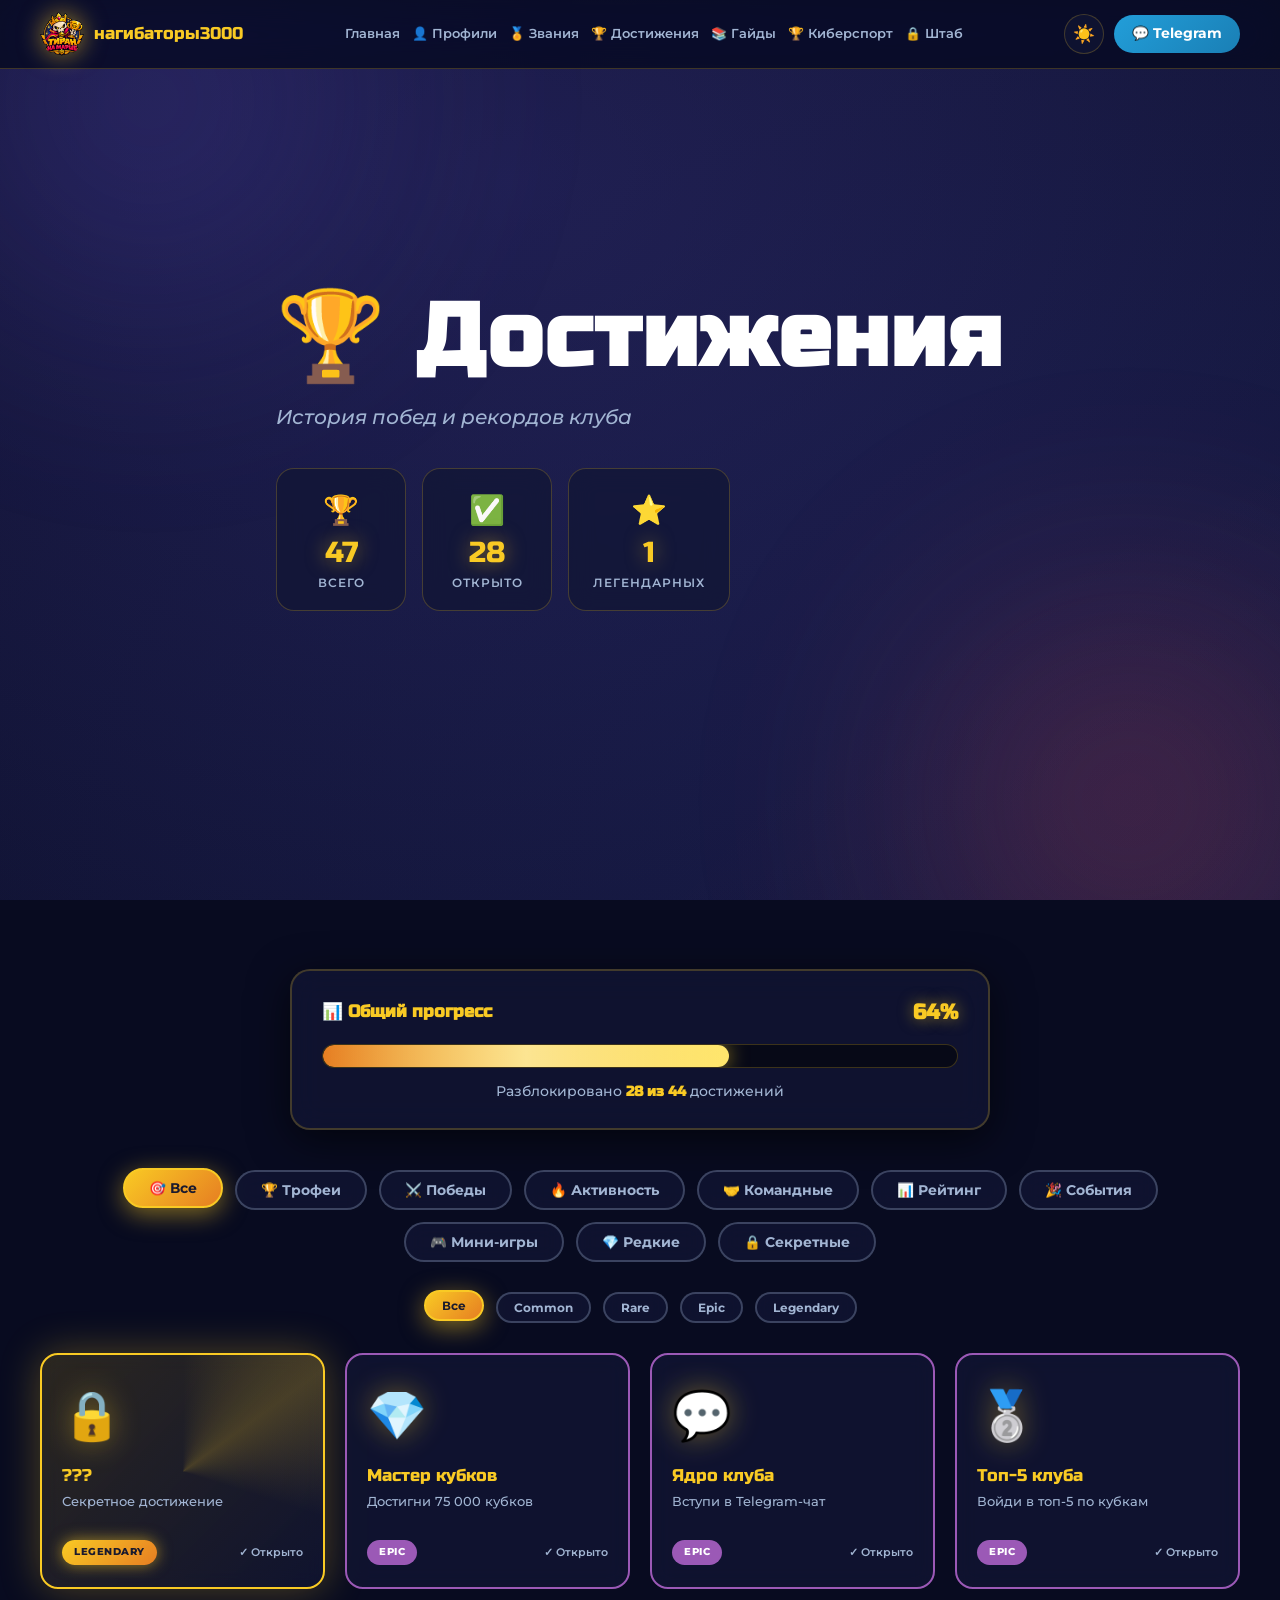
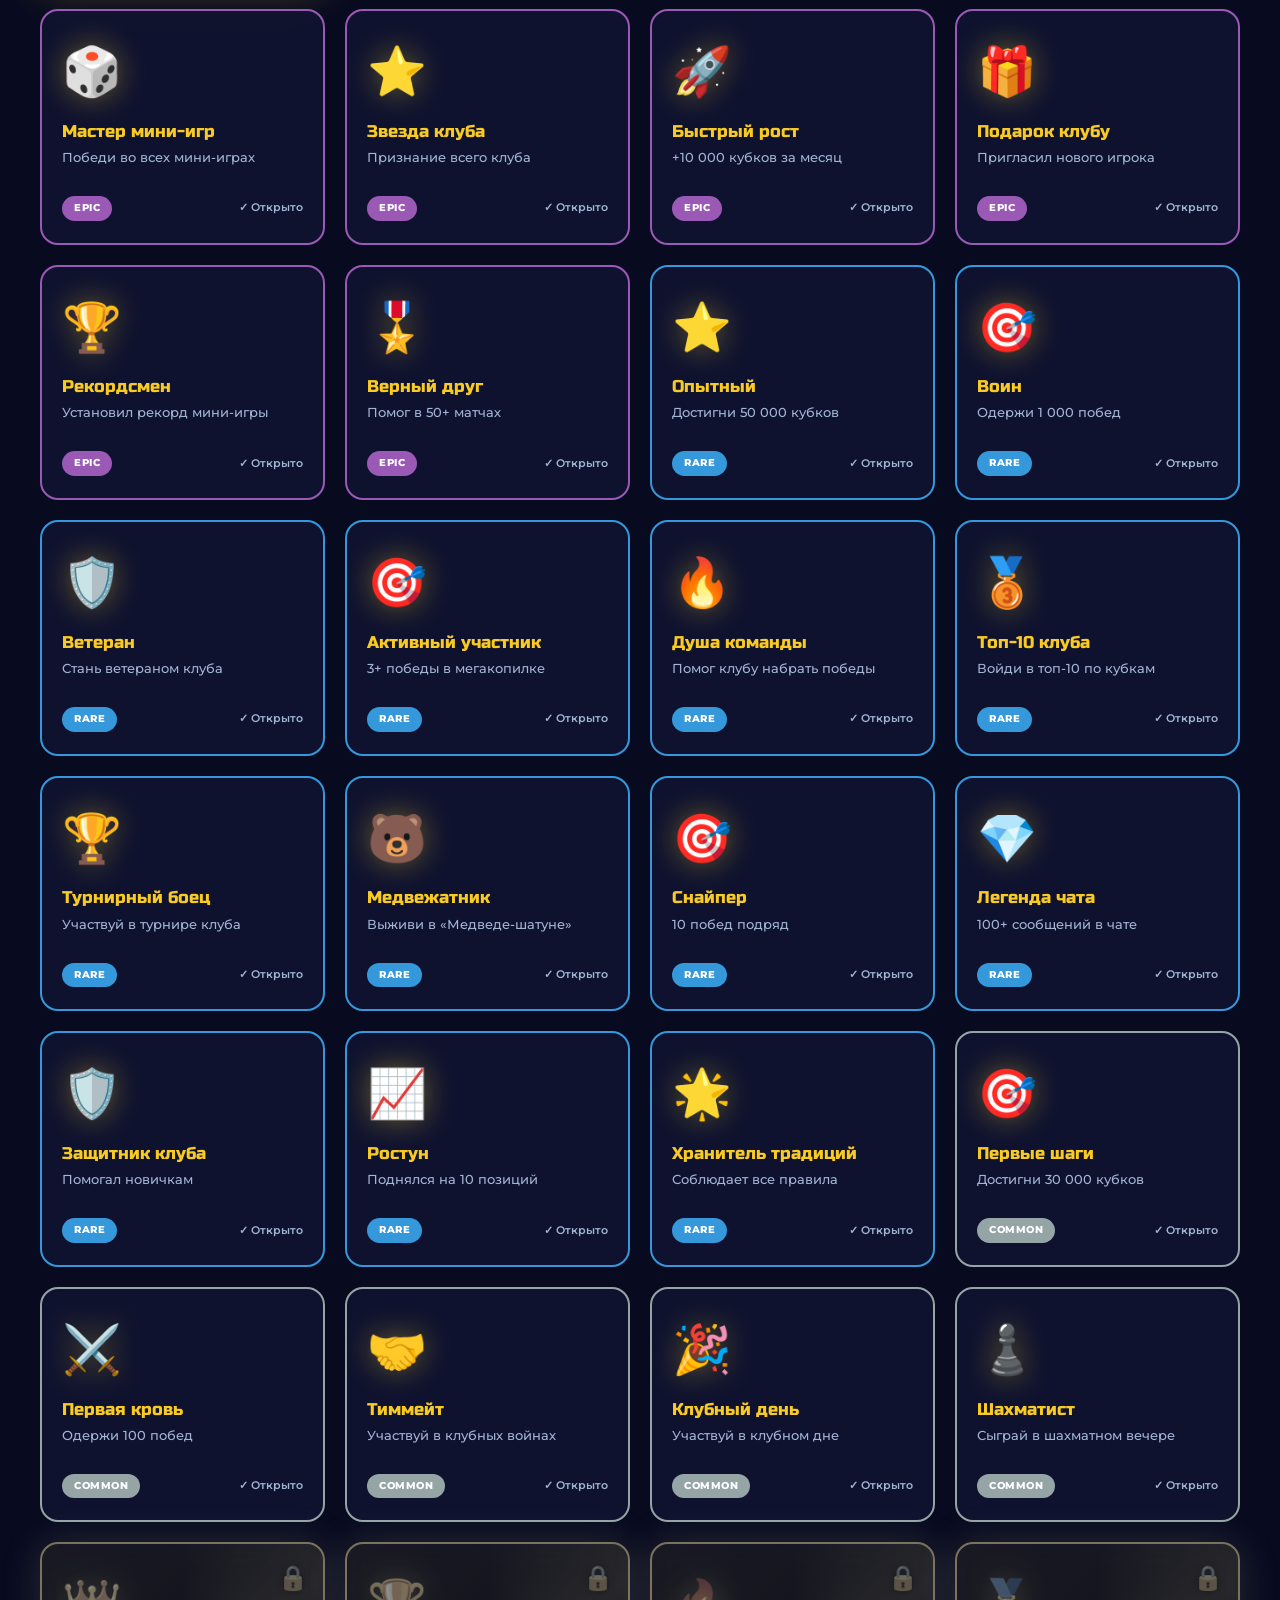
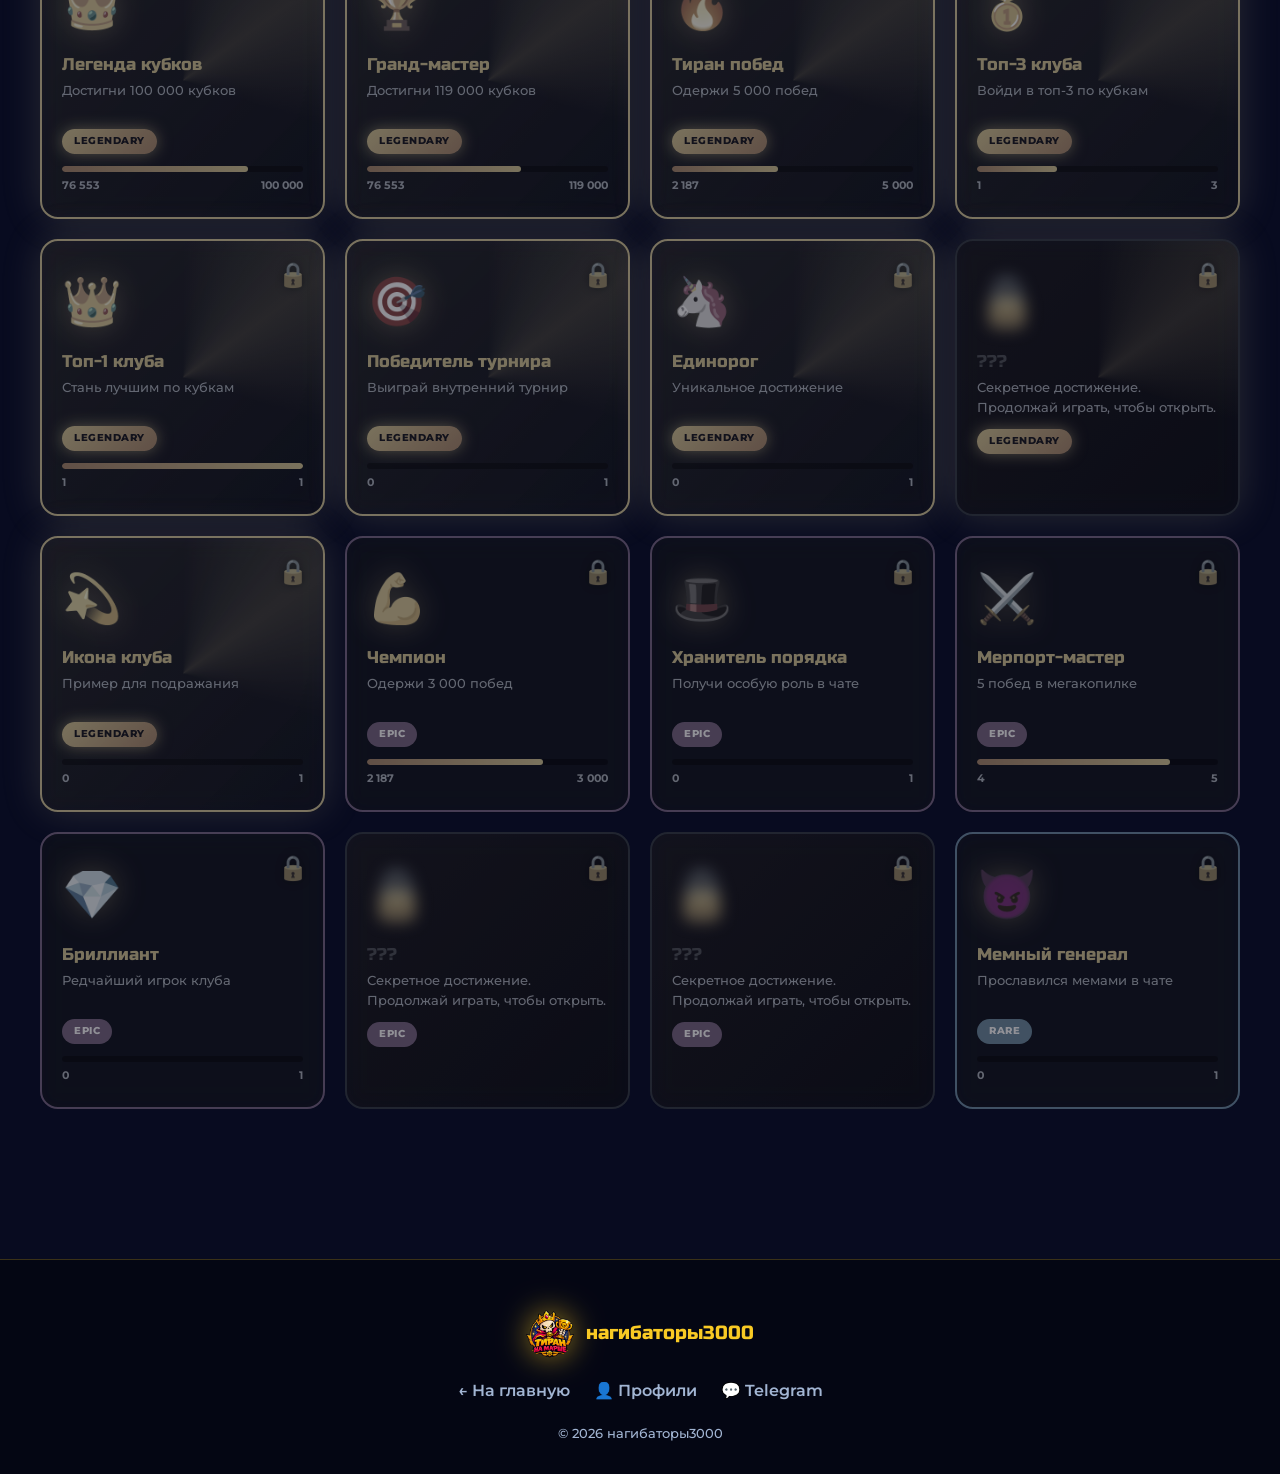
==== achievements.html @ 34bb6ddb "Initial commit: website for Brawl Stars club" ====
<!DOCTYPE html>
<html lang="ru" data-theme="dark">
<head>
    <meta charset="UTF-8">
    <meta name="viewport" content="width=device-width, initial-scale=1.0">
    <title>🏆 Достижения — нагибаторы3000</title>
    <link href="https://fonts.googleapis.com/css2?family=Russo+One&family=Montserrat:wght@400;500;600;700;800;900&display=swap" rel="stylesheet">
    <link rel="stylesheet" href="style.css">
    <link rel="stylesheet" href="achievements.css">
</head>
<body>

    <div class="bg-layer" aria-hidden="true">
        <div class="bg-gradient"></div>
        <div class="bg-glow bg-glow-1"></div>
        <div class="bg-glow bg-glow-2"></div>
    </div>

    <header class="header" id="header">
        <div class="header-inner">
            <a href="index.html" class="logo">
                <img src="images/logo.png" alt="Логотип" class="logo-img">
                <span class="logo-text">нагибаторы3000</span>
            </a>
            <nav class="nav" id="nav">
                <a href="index.html">Главная</a>
                <a href="profiles.html">👤 Профили</a>
                <a href="ranks.html">🏅 Звания</a>
                <a href="achievements.html" class="active">🏆 Достижения</a>
                <a href="guides.html">📚 Гайды</a>
                <a href="team.html">🏆 Киберспорт</a>
                <a href="core.html">🔒 Штаб</a>
            </nav>
            <div class="header-actions">
                <button class="theme-btn" id="theme-toggle">🌙</button>
                <a href="https://t.me/+DL9_0ZsiBn0zZGE6" target="_blank" class="btn-tg">💬 Telegram</a>
                <button class="burger" id="burger"><span></span><span></span><span></span></button>
            </div>
        </div>
    </header>

    <section class="hero compact">
        <div class="container hero-content">
            <h1 class="hero-title">🏆 Достижения</h1>
            <p class="hero-slogan">История побед и рекордов клуба</p>
            <div class="hero-stats">
                <div class="stat-card">
                    <span class="stat-icon">🏆</span>
                    <span class="stat-value" data-count="47">0</span>
                    <span class="stat-label">Всего</span>
                </div>
                <div class="stat-card">
                    <span class="stat-icon">✅</span>
                    <span class="stat-value" id="unlocked-count">0</span>
                    <span class="stat-label">Открыто</span>
                </div>
                <div class="stat-card">
                    <span class="stat-icon">⭐</span>
                    <span class="stat-value" id="legendary-count">0</span>
                    <span class="stat-label">Легендарных</span>
                </div>
            </div>
        </div>
    </section>

    <section class="section">
        <div class="container">

            <!-- Прогресс -->
            <div class="ach-progress-panel reveal-up">
                <div class="ach-progress-header">
                    <h3>📊 Общий прогресс</h3>
                    <span><strong id="progress-percent">0%</strong></span>
                </div>
                <div class="ach-progress-track">
                    <div class="ach-progress-fill" id="ach-progress-fill"></div>
                </div>
                <p class="ach-progress-hint">
                    Разблокировано <strong id="progress-text">0 из 47</strong> достижений
                </p>
            </div>

            <!-- Фильтры категорий -->
            <div class="filters reveal-up">
                <button class="filter-btn active" data-cat="all">🎯 Все</button>
                <button class="filter-btn" data-cat="trophies">🏆 Трофеи</button>
                <button class="filter-btn" data-cat="wins">⚔️ Победы</button>
                <button class="filter-btn" data-cat="activity">🔥 Активность</button>
                <button class="filter-btn" data-cat="team">🤝 Командные</button>
                <button class="filter-btn" data-cat="rating">📊 Рейтинг</button>
                <button class="filter-btn" data-cat="events">🎉 События</button>
                <button class="filter-btn" data-cat="minigames">🎮 Мини-игры</button>
                <button class="filter-btn" data-cat="rare">💎 Редкие</button>
                <button class="filter-btn" data-cat="secret">🔒 Секретные</button>
            </div>

            <!-- Фильтры редкости -->
            <div class="filters reveal-up">
                <button class="filter-btn small active" data-rar="all">Все</button>
                <button class="filter-btn small" data-rar="common">Common</button>
                <button class="filter-btn small" data-rar="rare">Rare</button>
                <button class="filter-btn small" data-rar="epic">Epic</button>
                <button class="filter-btn small" data-rar="legendary">Legendary</button>
            </div>

            <!-- Сетка достижений -->
            <div class="achievements-page-grid" id="achievements-grid"></div>

        </div>
    </section>

    <footer class="footer">
        <div class="container footer-inner">
            <div class="footer-logo">
                <img src="images/logo.png" alt="Логотип">
                <span>нагибаторы3000</span>
            </div>
            <div class="footer-links">
                <a href="index.html">← На главную</a>
                <a href="profiles.html">👤 Профили</a>
                <a href="https://t.me/+DL9_0ZsiBn0zZGE6" target="_blank">💬 Telegram</a>
            </div>
            <p class="footer-copy">© 2026 нагибаторы3000</p>
        </div>
    </footer>

    <!-- МОДАЛКА РАЗБЛОКИРОВКИ -->
    <div class="ach-modal" id="ach-modal">
        <div class="ach-modal-content" id="ach-modal-content">
            <div class="ach-modal-flash"></div>
            <div class="ach-modal-particles" id="ach-modal-particles"></div>
            <div class="ach-modal-icon" id="ach-modal-icon">🏆</div>
            <div class="ach-modal-rarity" id="ach-modal-rarity">LEGENDARY</div>
            <h2 class="ach-modal-title">Достижение открыто!</h2>
            <div class="ach-modal-name" id="ach-modal-name">Название</div>
            <p class="ach-modal-desc" id="ach-modal-desc">Описание</p>
            <button class="ach-modal-btn" id="ach-modal-close">🎉 Отлично!</button>
        </div>
    </div>

    <script src="script.js"></script>
    <script src="achievements.js"></script>
</body>
</html>
---- style.css ----
/* ==================== ПЕРЕМЕННЫЕ ==================== */
:root,
[data-theme="dark"] {
    --bg: #080b20;
    --bg-2: #10163a;
    --bg-3: #1a1a4a;
    --card: rgba(18, 22, 52, 0.75);
    --card-solid: #12163a;
    --gold: #f9ca24;
    --gold-dark: #e67e22;
    --gold-light: #ffe66d;
    --pink: #eb4d4b;
    --purple: #6c5ce7;
    --violet: #a29bfe;
    --green: #6ab04c;
    --text: #ffffff;
    --text-dim: #a2b5d3;
    --border: rgba(249, 202, 36, 0.22);
    --border-strong: rgba(249, 202, 36, 0.5);
    --shadow: 0 10px 40px rgba(0, 0, 0, 0.6);
    --glow-gold: 0 0 40px rgba(249, 202, 36, 0.55);
    --glow-pink: 0 0 40px rgba(235, 77, 75, 0.45);
    --overlay: rgba(8, 11, 32, 0.85);
}

[data-theme="light"] {
    --bg: #eef2f8;
    --bg-2: #dde5f0;
    --bg-3: #cdd8e8;
    --card: rgba(255, 255, 255, 0.9);
    --card-solid: #ffffff;
    --gold: #d4a017;
    --gold-dark: #b8860b;
    --gold-light: #f0c040;
    --pink: #d63031;
    --purple: #6c5ce7;
    --violet: #8e7cf0;
    --green: #00b894;
    --text: #1a1a2e;
    --text-dim: #4a5568;
    --border: rgba(212, 160, 23, 0.35);
    --border-strong: rgba(212, 160, 23, 0.6);
    --shadow: 0 10px 40px rgba(0, 0, 0, 0.12);
    --glow-gold: 0 0 30px rgba(212, 160, 23, 0.35);
    --glow-pink: 0 0 30px rgba(214, 48, 49, 0.3);
    --overlay: rgba(238, 242, 248, 0.9);
}

* { margin: 0; padding: 0; box-sizing: border-box; }
html { scroll-behavior: smooth; }

body {
    font-family: 'Montserrat', sans-serif;
    background: var(--bg);
    color: var(--text);
    line-height: 1.6;
    min-height: 100vh;
    overflow-x: hidden;
    font-weight: 500;
    transition: background 0.4s, color 0.4s;
    position: relative;
}

.container { max-width: 1240px; margin: 0 auto; padding: 0 20px; position: relative; z-index: 2; }

/* ==================== ФОНОВЫЙ СЛОЙ ==================== */
.bg-layer {
    position: fixed; inset: 0;
    z-index: 0; pointer-events: none;
    overflow: hidden;
}
.bg-gradient {
    position: absolute; inset: 0;
    background:
        radial-gradient(ellipse at 20% 10%, rgba(108, 92, 231, 0.22), transparent 55%),
        radial-gradient(ellipse at 80% 80%, rgba(235, 77, 75, 0.12), transparent 55%),
        radial-gradient(ellipse at 50% 50%, var(--bg-2), var(--bg));
    background-size: 200% 200%;
    animation: gradientShift 20s ease infinite;
}
@keyframes gradientShift {
    0%, 100% { background-position: 0% 50%; }
    50% { background-position: 100% 50%; }
}
.bg-glow {
    position: absolute;
    width: 600px; height: 600px;
    border-radius: 50%;
    filter: blur(120px);
    opacity: 0.3;
    will-change: transform;
}
.bg-glow-1 {
    top: -200px; left: -150px;
    background: radial-gradient(circle, var(--purple), transparent 70%);
    animation: floatGlow 18s ease-in-out infinite;
}
.bg-glow-2 {
    bottom: -200px; right: -150px;
    background: radial-gradient(circle, var(--pink), transparent 70%);
    animation: floatGlow 22s ease-in-out infinite reverse;
}
@keyframes floatGlow {
    0%, 100% { transform: translate(0, 0) scale(1); }
    50% { transform: translate(80px, -60px) scale(1.15); }
}
.bg-particles { position: absolute; inset: 0; }
.particle {
    position: absolute;
    width: 3px; height: 3px;
    background: var(--gold);
    border-radius: 50%;
    opacity: 0.6;
    box-shadow: 0 0 8px var(--gold), 0 0 16px rgba(249, 202, 36, 0.4);
    animation: particleFloat linear infinite;
    will-change: transform, opacity;
}
@keyframes particleFloat {
    0%   { transform: translate3d(0, 100vh, 0); opacity: 0; }
    10%  { opacity: 0.7; }
    90%  { opacity: 0.7; }
    100% { transform: translate3d(40px, -20px, 0); opacity: 0; }
}

/* ==================== ШАПКА ==================== */
.header {
    position: sticky; top: 0; z-index: 1000;
    background: var(--overlay);
    backdrop-filter: blur(20px) saturate(180%);
    -webkit-backdrop-filter: blur(20px) saturate(180%);
    border-bottom: 1px solid var(--border);
    transition: all 0.3s;
}
.header.scrolled {
    background: var(--overlay);
    box-shadow: 0 4px 30px rgba(0, 0, 0, 0.4);
    border-bottom-color: var(--border-strong);
}
.header-inner {
    max-width: 1240px; margin: 0 auto;
    padding: 12px 20px;
    display: flex; align-items: center; justify-content: space-between; gap: 15px;
}
.logo {
    display: flex; align-items: center; gap: 10px;
    text-decoration: none; color: var(--gold);
    font-family: 'Russo One', sans-serif;
    font-size: 1.05rem; white-space: nowrap;
    transition: transform 0.3s;
}
.logo:hover { transform: scale(1.03); }
.logo-img {
    width: 44px; height: 44px; border-radius: 50%;
    object-fit: cover;
    filter: drop-shadow(0 0 12px rgba(249, 202, 36, 0.6));
    animation: logoPulse 3s ease-in-out infinite;
}
@keyframes logoPulse {
    0%, 100% { filter: drop-shadow(0 0 12px rgba(249, 202, 36, 0.6)); }
    50% { filter: drop-shadow(0 0 20px rgba(249, 202, 36, 0.9)); }
}
.nav { display: flex; gap: 18px; }
.nav a {
    color: var(--text-dim); text-decoration: none;
    font-weight: 600; font-size: 0.86rem;
    transition: color 0.2s; white-space: nowrap;
    position: relative;
}
.nav a::after {
    content: ''; position: absolute; left: 0; bottom: -4px;
    width: 0; height: 2px;
    background: linear-gradient(90deg, var(--gold), var(--pink));
    transition: width 0.3s;
}
.nav a:hover { color: var(--gold); }
.nav a:hover::after { width: 100%; }
.header-actions { display: flex; align-items: center; gap: 10px; }
.theme-btn {
    width: 40px; height: 40px; border-radius: 50%;
    background: var(--card); border: 1px solid var(--border);
    color: var(--gold); font-size: 1.1rem; cursor: pointer;
    transition: all 0.25s;
    display: flex; align-items: center; justify-content: center;
}
.theme-btn:hover { transform: scale(1.1) rotate(15deg); box-shadow: var(--glow-gold); }
.btn-tg {
    padding: 8px 18px;
    background: linear-gradient(135deg, #229ED9, #1a7fb5);
    color: #fff; text-decoration: none;
    border-radius: 50px; font-weight: 700; font-size: 0.85rem;
    transition: transform 0.2s, box-shadow 0.2s;
    white-space: nowrap;
    position: relative; overflow: hidden;
}
.btn-tg::before {
    content: ''; position: absolute; top: 0; left: -100%;
    width: 100%; height: 100%;
    background: linear-gradient(90deg, transparent, rgba(255,255,255,0.3), transparent);
    transition: left 0.6s;
}
.btn-tg:hover::before { left: 100%; }
.btn-tg:hover { transform: translateY(-2px); box-shadow: 0 8px 25px rgba(34, 158, 217, 0.5); }
.burger {
    display: none; flex-direction: column; gap: 5px;
    background: none; border: none; cursor: pointer; padding: 8px;
}
.burger span {
    width: 26px; height: 3px; background: var(--gold);
    border-radius: 2px; transition: 0.3s;
}

/* ==================== HERO ==================== */
.hero {
    position: relative;
    padding: 60px 0 100px;
    overflow: hidden;
    min-height: 90vh;
    display: flex; align-items: center;
}
.hero-decor { position: absolute; inset: 0; pointer-events: none; }
.hero-skull {
    position: absolute;
    font-size: 4rem;
    opacity: 0.06;
    filter: blur(1px);
    animation: floatDecor 12s ease-in-out infinite;
}
.hero-skull-1 { top: 10%; left: 5%; animation-delay: 0s; }
.hero-skull-2 { top: 60%; left: 12%; font-size: 3rem; animation-delay: 3s; }
.hero-skull-3 { top: 20%; right: 8%; font-size: 3.5rem; animation-delay: 6s; }
@keyframes floatDecor {
    0%, 100% { transform: translateY(0) rotate(0deg); }
    50% { transform: translateY(-30px) rotate(15deg); }
}
.hero-shine {
    position: absolute; top: 0; left: 50%;
    transform: translateX(-50%);
    width: 800px; height: 800px;
    background: radial-gradient(circle, rgba(249, 202, 36, 0.15), transparent 60%);
    filter: blur(60px);
    animation: shinePulse 6s ease-in-out infinite;
}
@keyframes shinePulse {
    0%, 100% { opacity: 0.5; transform: translateX(-50%) scale(1); }
    50% { opacity: 0.9; transform: translateX(-50%) scale(1.1); }
}
.hero-inner {
    display: grid; grid-template-columns: 1.2fr 1fr;
    gap: 40px; align-items: center;
    position: relative; z-index: 2;
}
.hero-text { animation: heroIn 1s ease-out; }
@keyframes heroIn {
    from { opacity: 0; transform: translateY(40px); }
    to { opacity: 1; transform: translateY(0); }
}
.hero-badge {
    display: inline-flex; align-items: center; gap: 8px;
    padding: 8px 18px;
    background: rgba(249, 202, 36, 0.1);
    border: 1px solid var(--border-strong);
    border-radius: 50px;
    font-size: 0.8rem; font-weight: 700;
    color: var(--gold); margin-bottom: 22px;
    backdrop-filter: blur(10px);
}
.badge-dot {
    width: 8px; height: 8px; border-radius: 50%;
    background: var(--green);
    box-shadow: 0 0 10px var(--green);
    animation: pulseDot 2s infinite;
}
@keyframes pulseDot {
    0%, 100% { transform: scale(1); opacity: 1; }
    50% { transform: scale(1.4); opacity: 0.7; }
}
.hero-title {
    font-family: 'Russo One', sans-serif;
    font-size: clamp(2.8rem, 7vw, 5.5rem);
    line-height: 0.95;
    margin-bottom: 20px;
    letter-spacing: 2px;
}
.title-line {
    display: block;
    background: linear-gradient(180deg, var(--gold-light) 0%, var(--gold) 50%, var(--gold-dark) 100%);
    -webkit-background-clip: text;
    background-clip: text;
    -webkit-text-fill-color: transparent;
    filter: drop-shadow(0 0 30px rgba(249, 202, 36, 0.5));
    animation: titleGlow 4s ease-in-out infinite;
}
.title-line-2 {
    background: linear-gradient(180deg, #fff 0%, var(--gold) 40%, var(--pink) 100%);
    -webkit-background-clip: text;
    background-clip: text;
    -webkit-text-fill-color: transparent;
    font-size: 0.85em;
}
@keyframes titleGlow {
    0%, 100% { filter: drop-shadow(0 0 30px rgba(249, 202, 36, 0.5)); }
    50% { filter: drop-shadow(0 0 50px rgba(249, 202, 36, 0.9)); }
}
.hero-slogan {
    font-size: clamp(1rem, 2vw, 1.25rem);
    color: var(--text-dim); margin-bottom: 35px;
    font-style: italic;
}
.hero-buttons { display: flex; gap: 14px; flex-wrap: wrap; margin-bottom: 50px; }

.btn {
    padding: 14px 32px; border-radius: 50px;
    text-decoration: none; font-weight: 700; font-size: 0.95rem;
    transition: all 0.25s; display: inline-block; cursor: pointer;
    font-family: inherit; position: relative; overflow: hidden;
    border: none;
}
.btn-hero {
    background: linear-gradient(135deg, var(--gold) 0%, var(--gold-dark) 100%);
    color: #1a1a2e;
    box-shadow: 0 8px 30px rgba(249, 202, 36, 0.4), inset 0 0 20px rgba(255,255,255,0.15);
    font-size: 1rem; padding: 16px 38px;
    letter-spacing: 0.5px;
    animation: btnPulse 3s ease-in-out infinite;
}
@keyframes btnPulse {
    0%, 100% { box-shadow: 0 8px 30px rgba(249, 202, 36, 0.4), inset 0 0 20px rgba(255,255,255,0.15); }
    50% { box-shadow: 0 8px 45px rgba(249, 202, 36, 0.7), inset 0 0 20px rgba(255,255,255,0.3); }
}
.btn-shimmer {
    position: absolute; top: 0; left: -100%;
    width: 100%; height: 100%;
    background: linear-gradient(90deg, transparent, rgba(255,255,255,0.5), transparent);
    animation: shimmer 3s infinite;
}
@keyframes shimmer { 0% { left: -100%; } 60% { left: 100%; } 100% { left: 100%; } }
.btn-label { position: relative; z-index: 2; }
.btn-hero:hover { transform: translateY(-3px) scale(1.02); }
.btn-ghost {
    background: transparent; color: var(--gold);
    border: 2px solid var(--gold);
}
.btn-ghost:hover { background: var(--gold); color: #1a1a2e; transform: translateY(-3px); }

.hero-stats { display: flex; gap: 16px; flex-wrap: wrap; }
.stat-card {
    background: var(--card);
    backdrop-filter: blur(12px);
    border: 1px solid var(--border);
    border-radius: 18px;
    padding: 18px 24px;
    display: flex; flex-direction: column; align-items: center;
    min-width: 130px;
    transition: transform 0.3s, box-shadow 0.3s, border-color 0.3s;
    position: relative; overflow: hidden;
}
.stat-card::before {
    content: ''; position: absolute; top: 0; left: 0; right: 0;
    height: 2px;
    background: linear-gradient(90deg, transparent, var(--gold), transparent);
    opacity: 0; transition: opacity 0.3s;
}
.stat-card:hover { transform: translateY(-6px); border-color: var(--border-strong); box-shadow: var(--glow-gold); }
.stat-card:hover::before { opacity: 1; }
.stat-icon { font-size: 1.8rem; margin-bottom: 6px; }
.stat-value {
    font-family: 'Russo One', sans-serif;
    font-size: 1.8rem; color: var(--gold); line-height: 1;
    text-shadow: 0 0 20px rgba(249, 202, 36, 0.5);
}
.stat-label {
    font-size: 0.72rem; color: var(--text-dim);
    margin-top: 6px; text-transform: uppercase;
    letter-spacing: 1px; font-weight: 600;
}

/* HERO VISUAL - Персонаж */
.hero-visual { display: flex; justify-content: center; align-items: center; }
.hero-character {
    position: relative; width: 100%; max-width: 420px;
    aspect-ratio: 1/1;
    display: flex; align-items: center; justify-content: center;
    animation: charIn 1.2s cubic-bezier(0.34, 1.56, 0.64, 1);
}
@keyframes charIn {
    from { opacity: 0; transform: scale(0.7) translateX(50px); }
    to { opacity: 1; transform: scale(1) translateX(0); }
}
.hero-character-img {
    width: 100%; height: 100%; object-fit: contain;
    position: relative; z-index: 2;
    filter: drop-shadow(0 0 60px rgba(249, 202, 36, 0.6)) drop-shadow(0 20px 40px rgba(0,0,0,0.5));
    animation: charFloat 5s ease-in-out infinite;
}
@keyframes charFloat {
    0%, 100% { transform: translateY(0) rotate(0deg); }
    50% { transform: translateY(-20px) rotate(1deg); }
}
.hero-character-glow {
    position: absolute; inset: 5%;
    background: radial-gradient(circle, rgba(249, 202, 36, 0.4), transparent 65%);
    filter: blur(40px); z-index: 1;
    animation: glowBreath 4s ease-in-out infinite;
}
@keyframes glowBreath {
    0%, 100% { opacity: 0.6; transform: scale(1); }
    50% { opacity: 1; transform: scale(1.1); }
}
.hero-character-ring {
    position: absolute; inset: 0;
    border: 2px dashed rgba(249, 202, 36, 0.25);
    border-radius: 50%;
    animation: ringRotate 30s linear infinite;
}
@keyframes ringRotate { to { transform: rotate(360deg); } }

/* ==================== СЕКЦИИ ==================== */
.section { padding: 90px 0; position: relative; }
.section-title {
    font-family: 'Russo One', sans-serif;
    font-size: clamp(1.6rem, 4vw, 2.4rem);
    text-align: center; color: var(--gold);
    margin-bottom: 12px;
    text-shadow: 0 0 25px rgba(249, 202, 36, 0.4);
    letter-spacing: 1px;
}
.section-sub {
    text-align: center; color: var(--text-dim);
    margin-bottom: 45px; font-size: 0.98rem;
}
.sub-title {
    font-family: 'Russo One', sans-serif;
    color: var(--gold); text-align: center;
    margin: 50px 0 25px; font-size: 1.3rem;
}

/* ==================== SCROLL REVEAL ==================== */
.reveal-up {
    opacity: 0;
    transform: translateY(40px);
    transition: opacity 0.8s cubic-bezier(0.16, 1, 0.3, 1),
                transform 0.8s cubic-bezier(0.16, 1, 0.3, 1);
}
.reveal-up.in-view { opacity: 1; transform: translateY(0); }

.stagger > * {
    opacity: 0;
    transform: translateY(30px);
    transition: opacity 0.7s cubic-bezier(0.16, 1, 0.3, 1),
                transform 0.7s cubic-bezier(0.16, 1, 0.3, 1);
}
.stagger.in-view > * {
    opacity: 1; transform: translateY(0);
}

/* ==================== ЭЛИТА ==================== */
.elite-grid {
    display: grid;
    grid-template-columns: repeat(auto-fit, minmax(200px, 1fr));
    gap: 20px;
}
.elite-card {
    background: linear-gradient(135deg, rgba(249, 202, 36, 0.12), rgba(235, 77, 75, 0.08));
    border: 2px solid var(--gold);
    border-radius: 18px;
    padding: 24px 18px;
    text-align: center;
    transition: transform 0.35s, box-shadow 0.35s;
    box-shadow: 0 0 25px rgba(249, 202, 36, 0.2);
    position: relative; overflow: hidden;
    animation: cardFloat 6s ease-in-out infinite;
}
.elite-card:nth-child(2n) { animation-delay: 1s; }
.elite-card:nth-child(3n) { animation-delay: 2s; }
@keyframes cardFloat {
    0%, 100% { transform: translateY(0); }
    50% { transform: translateY(-5px); }
}
.elite-card::before {
    content: ''; position: absolute; top: -50%; left: -50%;
    width: 200%; height: 200%;
    background: radial-gradient(circle, rgba(249, 202, 36, 0.2), transparent 60%);
    opacity: 0; transition: opacity 0.4s;
}
.elite-card:hover {
    transform: translateY(-8px) scale(1.03);
    box-shadow: 0 0 50px rgba(249, 202, 36, 0.7);
    animation-play-state: paused;
}
.elite-card:hover::before { opacity: 1; }
.elite-icon { font-size: 2.2rem; margin-bottom: 8px; display: block; position: relative; z-index: 2; }
.elite-nick {
    font-family: 'Russo One', sans-serif;
    font-size: 1.05rem; color: var(--gold);
    margin-bottom: 5px; position: relative; z-index: 2;
}
.elite-role {
    font-size: 0.75rem; color: var(--pink);
    font-weight: 700; text-transform: uppercase;
    letter-spacing: 0.5px; margin-bottom: 10px;
    position: relative; z-index: 2;
}
.elite-quote {
    font-size: 0.78rem; color: var(--text-dim);
    font-style: italic; line-height: 1.5;
    position: relative; z-index: 2;
}

/* ==================== PODIUM (ТОП-3) ==================== */
.podium {
    display: grid;
    grid-template-columns: repeat(3, 1fr);
    gap: 20px;
    margin-bottom: 50px;
    align-items: end;
    max-width: 900px;
    margin-left: auto; margin-right: auto;
}
.podium-card {
    text-align: center;
    padding: 25px 15px;
    border-radius: 20px;
    position: relative;
    overflow: hidden;
    transition: transform 0.4s;
    opacity: 0;
    animation: podiumIn 0.8s cubic-bezier(0.34, 1.56, 0.64, 1) forwards;
}
.podium-1 { animation-delay: 0.2s; }
.podium-2 { animation-delay: 0.4s; }
.podium-3 { animation-delay: 0.6s; }
@keyframes podiumIn {
    from { opacity: 0; transform: translateY(50px) scale(0.8); }
    to { opacity: 1; transform: translateY(0) scale(1); }
}
.podium-1 {
    background: linear-gradient(180deg, rgba(249, 202, 36, 0.25), rgba(249, 202, 36, 0.05));
    border: 2px solid var(--gold);
    box-shadow: 0 0 50px rgba(249, 202, 36, 0.5);
    transform: scale(1.08);
    order: 2;
}
.podium-2 {
    background: linear-gradient(180deg, rgba(220, 220, 220, 0.2), rgba(220, 220, 220, 0.03));
    border: 2px solid #c0c0c0;
    order: 1;
}
.podium-3 {
    background: linear-gradient(180deg, rgba(205, 127, 50, 0.2), rgba(205, 127, 50, 0.03));
    border: 2px solid #cd7f32;
    order: 3;
}
.podium-crown {
    font-size: 2.5rem;
    display: block;
    margin-bottom: 8px;
    animation: crownBounce 2s ease-in-out infinite;
}
@keyframes crownBounce {
    0%, 100% { transform: translateY(0) rotate(-5deg); }
    50% { transform: translateY(-8px) rotate(5deg); }
}
.podium-rank {
    font-family: 'Russo One', sans-serif;
    font-size: 2rem; margin-bottom: 6px;
}
.podium-1 .podium-rank { color: var(--gold); }
.podium-2 .podium-rank { color: #c0c0c0; }
.podium-3 .podium-rank { color: #cd7f32; }
.podium-nick {
    font-family: 'Russo One', sans-serif;
    font-size: 1rem; margin-bottom: 6px;
}
.podium-trophies {
    color: var(--gold); font-weight: 800;
    font-size: 0.95rem;
}

/* ==================== КАРТОЧКИ ИГРОКОВ ==================== */
.filters {
    display: flex; justify-content: center;
    gap: 12px; margin-bottom: 30px; flex-wrap: wrap;
}
.filter-btn {
    padding: 10px 24px;
    background: var(--card);
    color: var(--text-dim);
    border: 2px solid rgba(162, 181, 211, 0.3);
    border-radius: 50px; cursor: pointer;
    font-weight: 700; font-size: 0.85rem;
    transition: all 0.25s; font-family: inherit;
    backdrop-filter: blur(10px);
}
.filter-btn.active, .filter-btn:hover {
    background: linear-gradient(135deg, var(--gold), var(--gold-dark));
    color: #1a1a2e; border-color: var(--gold);
    box-shadow: 0 6px 25px rgba(249, 202, 36, 0.5);
    transform: translateY(-2px);
}

.player-cards {
    display: grid;
    grid-template-columns: repeat(auto-fill, minmax(240px, 1fr));
    gap: 18px;
    perspective: 1000px;
}
.player-card {
    background: var(--card);
    backdrop-filter: blur(12px);
    border: 1px solid var(--border);
    border-radius: 18px;
    padding: 20px 18px;
    cursor: pointer;
    position: relative;
    overflow: hidden;
    transition: transform 0.15s, box-shadow 0.3s, border-color 0.3s;
    transform-style: preserve-3d;
    will-change: transform;
}
.player-card::before {
    content: ''; position: absolute; top: 0; left: 0; right: 0;
    height: 3px;
    background: linear-gradient(90deg, transparent, var(--gold), transparent);
    opacity: 0; transition: opacity 0.3s;
}
.player-card:hover {
    border-color: var(--border-strong);
    box-shadow: 0 20px 60px rgba(0,0,0,0.5), var(--glow-gold);
}
.player-card:hover::before { opacity: 1; }
.player-card.elite-card-gold {
    border: 2px solid var(--gold);
    background: linear-gradient(135deg, rgba(249, 202, 36, 0.1), var(--card));
    box-shadow: 0 0 30px rgba(249, 202, 36, 0.3);
}
.player-card.elite-card-gold::after {
    content: ''; position: absolute; top: -50%; left: -50%;
    width: 200%; height: 200%;
    background: conic-gradient(from 0deg, transparent, rgba(249, 202, 36, 0.3), transparent 30%);
    animation: rotateShine 6s linear infinite;
    pointer-events: none;
    opacity: 0.5;
}
@keyframes rotateShine { to { transform: rotate(360deg); } }

.player-card-header {
    display: flex; align-items: center; gap: 12px;
    margin-bottom: 14px; position: relative; z-index: 2;
}
.player-avatar {
    width: 52px; height: 52px; border-radius: 50%;
    background: linear-gradient(135deg, var(--gold), var(--gold-dark));
    display: flex; align-items: center; justify-content: center;
    font-family: 'Russo One', sans-serif;
    font-size: 1.4rem; color: #1a1a2e;
    box-shadow: 0 0 20px rgba(249, 202, 36, 0.5);
    flex-shrink: 0;
    position: relative;
}
.player-card.elite-card-gold .player-avatar {
    box-shadow: 0 0 25px rgba(249, 202, 36, 0.9);
}
.player-avatar-ring {
    position: absolute; inset: -4px;
    border-radius: 50%;
    border: 2px solid var(--gold);
    opacity: 0.5;
    animation: ringPulse 2s ease-in-out infinite;
}
@keyframes ringPulse {
    0%, 100% { transform: scale(1); opacity: 0.5; }
    50% { transform: scale(1.1); opacity: 0.9; }
}
.player-online {
    position: absolute; bottom: 2px; right: 2px;
    width: 12px; height: 12px; border-radius: 50%;
    background: var(--green);
    border: 2px solid var(--card-solid);
    box-shadow: 0 0 10px var(--green);
}
.player-online.offline { background: var(--text-dim); box-shadow: none; }
.player-info { flex: 1; min-width: 0; }
.player-nick {
    font-family: 'Russo One', sans-serif;
    font-size: 0.95rem; color: var(--gold);
    white-space: nowrap; overflow: hidden; text-overflow: ellipsis;
    margin-bottom: 3px;
}
.player-role {
    font-size: 0.7rem; color: var(--pink);
    font-weight: 700; text-transform: uppercase;
    letter-spacing: 0.4px;
    white-space: nowrap; overflow: hidden; text-overflow: ellipsis;
}
.player-rank-badge {
    position: absolute; top: 12px; right: 12px;
    font-family: 'Russo One', sans-serif;
    font-size: 0.75rem; padding: 3px 9px;
    background: rgba(0,0,0,0.4);
    border-radius: 20px; color: var(--gold);
    border: 1px solid var(--border-strong);
    z-index: 2;
}
.player-rank-badge.rank-1 { background: var(--gold); color: #1a1a2e; }
.player-rank-badge.rank-2 { background: #c0c0c0; color: #1a1a2e; }
.player-rank-badge.rank-3 { background: #cd7f32; color: #fff; }

.player-stats {
    display: flex; justify-content: space-between;
    margin-top: 14px; position: relative; z-index: 2;
}
.player-stat {
    text-align: center; flex: 1;
}
.player-stat-value {
    font-family: 'Russo One', sans-serif;
    font-size: 1.05rem; color: var(--gold);
    display: block;
}
.player-stat-label {
    font-size: 0.65rem; color: var(--text-dim);
    text-transform: uppercase; letter-spacing: 0.5px;
    margin-top: 2px;
}
.player-progress {
    margin-top: 14px; height: 6px;
    background: rgba(0,0,0,0.3);
    border-radius: 3px; overflow: hidden;
    position: relative; z-index: 2;
}
.player-progress-fill {
    height: 100%;
    background: linear-gradient(90deg, var(--gold), var(--pink));
    border-radius: 3px;
    box-shadow: 0 0 10px rgba(249, 202, 36, 0.7);
    transition: width 1.5s cubic-bezier(0.16, 1, 0.3, 1);
    width: 0;
}
.player-card.in-view .player-progress-fill {
    width: var(--progress, 50%);
}

/* ==================== СТАТИСТИКА ==================== */
.stats-dashboard {
    display: grid;
    grid-template-columns: repeat(auto-fit, minmax(260px, 1fr));
    gap: 20px;
}
.panel {
    background: var(--card);
    backdrop-filter: blur(12px);
    border: 1px solid var(--border);
    border-radius: 18px;
    padding: 26px 22px;
    box-shadow: var(--shadow);
    transition: transform 0.3s, border-color 0.3s, box-shadow 0.3s;
    position: relative; overflow: hidden;
}
.panel::before {
    content: ''; position: absolute; top: 0; left: 0; right: 0;
    height: 2px;
    background: linear-gradient(90deg, transparent, var(--gold), transparent);
    opacity: 0; transition: opacity 0.3s;
}
.panel:hover { transform: translateY(-5px); border-color: var(--border-strong); box-shadow: 0 15px 50px rgba(0,0,0,0.5); }
.panel:hover::before { opacity: 1; }
.panel h3 {
    color: var(--gold);
    font-family: 'Russo One', sans-serif;
    font-size: 1.05rem; margin-bottom: 20px; text-align: center;
}

.progress {
    position: relative; width: 100%; height: 26px;
    background: rgba(0,0,0,0.4);
    border-radius: 13px; overflow: hidden;
    margin-bottom: 12px;
    border: 1px solid var(--border);
}
.progress-fill {
    height: 100%; width: 0;
    background: linear-gradient(90deg, var(--gold-dark), var(--gold), var(--gold-light));
    border-radius: 13px;
    transition: width 2s cubic-bezier(0.16, 1, 0.3, 1);
    position: relative;
}
.progress-fill::after {
    content: ''; position: absolute; inset: 0;
    background: linear-gradient(90deg, transparent, rgba(255,255,255,0.4), transparent);
    animation: progressShimmer 2.5s infinite;
}
@keyframes progressShimmer { 0% { transform: translateX(-100%); } 100% { transform: translateX(100%); } }
.progress-glow {
    position: absolute; top: 0; bottom: 0; right: 30%;
    width: 100px;
    background: radial-gradient(circle, rgba(249, 202, 36, 0.6), transparent 70%);
    filter: blur(15px);
    pointer-events: none;
}
.progress.in-view .progress-fill { width: var(--progress, 50%); }

.progress-text { text-align: center; color: var(--text-dim); font-weight: 700; font-size: 0.95rem; }
.progress-text strong { color: var(--gold); font-family: 'Russo One', sans-serif; font-size: 1.15rem; }
.timer-text { text-align: center; color: var(--pink); font-weight: 700; margin-top: 8px; font-size: 0.9rem; }
.timer-text span { font-family: 'Russo One', sans-serif; letter-spacing: 1px; }
.progress-hint { text-align: center; color: var(--text-dim); margin-top: 8px; font-size: 0.82rem; }
.progress-hint strong { color: var(--gold); }

.top-list { list-style: none; }
.top-list li {
    display: flex; justify-content: space-between; align-items: center;
    padding: 12px 8px;
    border-bottom: 1px solid rgba(162, 181, 211, 0.12);
    font-size: 0.92rem; font-weight: 600;
    transition: transform 0.2s, padding 0.2s;
}
.top-list li:hover { transform: translateX(6px); padding-left: 14px; }
.top-list li:last-child { border-bottom: none; }
.top-list .rank {
    color: var(--gold); font-weight: 800; margin-right: 8px;
    font-family: 'Russo One', sans-serif;
}

/* ==================== ТАБЛИЦЫ ==================== */
.table-wrap {
    overflow-x: auto;
    border-radius: 18px;
    border: 1px solid var(--border);
    background: var(--card);
    backdrop-filter: blur(12px);
    box-shadow: var(--shadow);
}
.megapig-table {
    width: 100%; border-collapse: collapse; min-width: 500px;
}
.megapig-table th {
    background: rgba(249, 202, 36, 0.12);
    color: var(--gold); padding: 15px 14px;
    text-align: left;
    font-family: 'Russo One', sans-serif;
    font-size: 0.8rem; letter-spacing: 0.5px;
    text-transform: uppercase; white-space: nowrap;
}
.megapig-table td {
    padding: 14px; border-bottom: 1px solid rgba(162, 181, 211, 0.1);
    font-size: 0.88rem; font-weight: 600;
    transition: background 0.2s;
}
.megapig-table tbody tr:hover { background: rgba(249, 202, 36, 0.08); }

/* ==================== МИНИ-ИГРЫ ==================== */
.minigame-card {
    background: var(--card);
    backdrop-filter: blur(12px);
    border: 2px solid var(--border);
    border-radius: 20px;
    padding: 30px;
    margin-bottom: 25px;
    box-shadow: var(--shadow);
    transition: border-color 0.3s;
}
.minigame-card:hover { border-color: var(--border-strong); }
.minigame-header {
    display: flex; align-items: center; gap: 14px;
    margin-bottom: 20px; padding-bottom: 15px;
    border-bottom: 2px solid var(--border);
}
.minigame-icon {
    font-size: 2.5rem;
    animation: iconBob 3s ease-in-out infinite;
}
@keyframes iconBob {
    0%, 100% { transform: translateY(0) rotate(-3deg); }
    50% { transform: translateY(-6px) rotate(3deg); }
}
.minigame-header h3 {
    font-family: 'Russo One', sans-serif;
    color: var(--gold); font-size: 1.4rem;
}
.minigame-body p { padding: 6px 0; line-height: 1.7; }
.minigame-body ul { padding-left: 24px; margin: 10px 0; }
.minigame-body li { padding: 4px 0; line-height: 1.6; }
.ok-title { color: var(--green); font-weight: 700; margin-top: 14px !important; }
.no-title { color: var(--pink); font-weight: 700; margin-top: 14px !important; }
.warn-title { color: var(--gold); font-weight: 700; margin-top: 14px !important; }
.ok-list li::marker { color: var(--green); }
.no-list li::marker { color: var(--pink); }
.warn-list li::marker { color: var(--gold); }
.chess-card .minigame-header h3 { color: var(--text); }
.quote-line {
    font-style: italic; color: var(--gold);
    margin-top: 12px; padding: 12px 16px;
    border-left: 3px solid var(--gold);
    background: rgba(249, 202, 36, 0.05);
    border-radius: 0 10px 10px 0;
}

/* ==================== ЗАЛ СЛАВЫ ==================== */
.hall-grid {
    display: grid;
    grid-template-columns: repeat(auto-fit, minmax(240px, 1fr));
    gap: 20px;
}
.hall-card {
    background: linear-gradient(135deg, rgba(249, 202, 36, 0.15), rgba(235, 77, 75, 0.05));
    border: 2px solid var(--gold);
    border-radius: 18px;
    padding: 28px;
    text-align: center;
    transition: transform 0.35s, box-shadow 0.35s;
    position: relative; overflow: hidden;
}
.hall-card::before {
    content: ''; position: absolute; inset: 0;
    background: radial-gradient(circle at 50% 0%, rgba(249, 202, 36, 0.3), transparent 60%);
    opacity: 0; transition: opacity 0.4s;
}
.hall-card:hover {
    transform: translateY(-8px) scale(1.02);
    box-shadow: 0 0 50px rgba(249, 202, 36, 0.6);
}
.hall-card:hover::before { opacity: 1; }
.hall-icon {
    font-size: 2.5rem; margin-bottom: 10px; display: block;
    position: relative; z-index: 2;
    animation: hallIconBob 4s ease-in-out infinite;
}
@keyframes hallIconBob {
    0%, 100% { transform: translateY(0); }
    50% { transform: translateY(-8px); }
}
.hall-title { font-family: 'Russo One', sans-serif; color: var(--gold); font-size: 1.05rem; margin-bottom: 8px; position: relative; z-index: 2; }
.hall-nick { font-size: 1.25rem; font-weight: 800; margin-bottom: 5px; position: relative; z-index: 2; }
.hall-value { color: var(--pink); font-weight: 700; font-size: 0.95rem; position: relative; z-index: 2; }

/* ==================== КАЛЕНДАРЬ ==================== */
.calendar-grid {
    display: grid;
    grid-template-columns: repeat(auto-fit, minmax(200px, 1fr));
    gap: 18px;
}
.cal-card {
    background: var(--card);
    border: 1px solid var(--border);
    border-radius: 16px;
    padding: 24px 22px;
    text-align: center;
    transition: transform 0.3s, border-color 0.3s, box-shadow 0.3s;
    position: relative; overflow: hidden;
}
.cal-card:hover {
    transform: translateY(-5px);
    border-color: var(--gold);
    box-shadow: 0 15px 40px rgba(249, 202, 36, 0.2);
}
.cal-day { font-family: 'Russo One', sans-serif; color: var(--gold); font-size: 1.15rem; margin-bottom: 8px; }
.cal-event { font-size: 0.95rem; font-weight: 600; margin-bottom: 6px; }
.cal-time { font-size: 0.85rem; color: var(--text-dim); }
.cal-badge {
    display: inline-block; margin-top: 12px;
    padding: 4px 12px; border-radius: 20px;
    font-size: 0.7rem; font-weight: 800;
}
.cal-badge.important { background: var(--pink); color: #fff; box-shadow: 0 0 15px rgba(235, 77, 75, 0.5); }
.cal-badge.normal { background: var(--gold); color: #1a1a2e; box-shadow: 0 0 15px rgba(249, 202, 36, 0.5); }
.cal-badge.optional { background: var(--green); color: #fff; }

/* ==================== ПРАВИЛА ==================== */
.rules-panel {
    max-width: 800px; margin: 0 auto;
    background: var(--card);
    backdrop-filter: blur(12px);
    border: 1px solid var(--border);
    border-radius: 20px;
    padding: 36px 32px;
    box-shadow: var(--shadow);
}
.rules-list { padding-left: 24px; margin-bottom: 25px; }
.rules-list li { padding: 10px 0; font-size: 0.98rem; line-height: 1.7; }
.rules-list strong { color: var(--gold); }
.rules-note { border-top: 1px solid rgba(162, 181, 211, 0.15); padding-top: 20px; }
.rules-note p { padding: 5px 0; color: var(--text-dim); font-size: 0.95rem; }
.gold { color: var(--gold); font-weight: 800; }

/* ==================== ЦЕННОСТИ ==================== */
.values-grid {
    display: grid;
    grid-template-columns: repeat(auto-fit, minmax(220px, 1fr));
    gap: 20px;
}
.value-card {
    background: var(--card);
    border: 1px solid var(--border);
    border-radius: 18px;
    padding: 30px 22px;
    text-align: center;
    transition: transform 0.35s, border-color 0.35s, box-shadow 0.35s;
}
.value-card:hover {
    transform: translateY(-8px);
    border-color: var(--gold);
    box-shadow: 0 15px 45px rgba(249, 202, 36, 0.2);
}
.value-icon {
    font-size: 2.5rem; margin-bottom: 12px; display: block;
    transition: transform 0.3s;
}
.value-card:hover .value-icon { transform: scale(1.2) rotate(10deg); }
.value-card h4 {
    font-family: 'Russo One', sans-serif;
    color: var(--gold); margin-bottom: 10px; font-size: 1.05rem;
}
.value-card p { color: var(--text-dim); font-size: 0.9rem; }

/* ==================== ПОДВАЛ ==================== */
.footer {
    margin-top: 60px; padding: 50px 0 30px;
    background: rgba(0, 0, 0, 0.4);
    border-top: 1px solid var(--border);
    text-align: center;
    position: relative;
}
.footer-inner { display: flex; flex-direction: column; align-items: center; gap: 20px; }
.footer-logo {
    display: flex; align-items: center; gap: 12px;
    font-family: 'Russo One', sans-serif;
    font-size: 1.2rem; color: var(--gold);
}
.footer-logo img {
    width: 48px; height: 48px; border-radius: 50%;
    filter: drop-shadow(0 0 15px rgba(249, 202, 36, 0.6));
}
.footer-links { display: flex; justify-content: center; gap: 24px; flex-wrap: wrap; }
.footer-links a {
    color: var(--text-dim); text-decoration: none;
    transition: color 0.2s, transform 0.2s;
    font-weight: 600;
}
.footer-links a:hover { color: var(--gold); transform: translateY(-2px); }
.core-link { color: var(--gold) !important; }
.footer-copy { color: var(--text-dim); font-size: 0.82rem; }

/* ==================== МОДАЛЬНОЕ ОКНО ==================== */
.modal {
    display: none; position: fixed; inset: 0;
    background: rgba(0, 0, 0, 0.85);
    backdrop-filter: blur(8px);
    z-index: 2000; padding: 20px;
    overflow-y: auto;
}
.modal.active { display: flex; align-items: flex-start; justify-content: center; }
.modal-content {
    background: var(--card-solid);
    border: 2px solid var(--gold);
    border-radius: 22px;
    max-width: 500px; width: 100%;
    padding: 32px;
    margin: 40px auto;
    position: relative;
    box-shadow: 0 0 80px rgba(249, 202, 36, 0.5);
    animation: modalIn 0.4s cubic-bezier(0.34, 1.56, 0.64, 1);
}
@keyframes modalIn {
    from { opacity: 0; transform: translateY(-40px) scale(0.9); }
    to { opacity: 1; transform: translateY(0) scale(1); }
}
.modal-close {
    position: absolute; top: 14px; right: 18px;
    background: none; border: none;
    color: var(--text-dim); font-size: 1.4rem;
    cursor: pointer; transition: color 0.2s, transform 0.2s;
}
.modal-close:hover { color: var(--pink); transform: rotate(90deg); }
.profile-header { text-align: center; margin-bottom: 22px; }
.profile-avatar {
    width: 100px; height: 100px; border-radius: 50%;
    background: linear-gradient(135deg, var(--gold), var(--gold-dark));
    display: flex; align-items: center; justify-content: center;
    font-size: 2.8rem; margin: 0 auto 14px;
    box-shadow: 0 0 40px rgba(249, 202, 36, 0.6);
    color: #1a1a2e; font-family: 'Russo One', sans-serif;
    animation: avatarFloat 3s ease-in-out infinite;
}
@keyframes avatarFloat {
    0%, 100% { transform: translateY(0); }
    50% { transform: translateY(-6px); }
}
.profile-nick {
    font-family: 'Russo One', sans-serif;
    color: var(--gold); font-size: 1.5rem; margin-bottom: 5px;
}
.profile-role {
    color: var(--pink); font-weight: 700;
    text-transform: uppercase; letter-spacing: 1px;
    font-size: 0.85rem; margin-bottom: 15px;
}
.profile-stats {
    display: grid; grid-template-columns: 1fr 1fr; gap: 12px;
    margin-bottom: 20px;
}
.profile-stat {
    background: rgba(249, 202, 36, 0.08);
    border: 1px solid var(--border);
    border-radius: 12px;
    padding: 14px; text-align: center;
    transition: transform 0.2s;
}
.profile-stat:hover { transform: translateY(-3px); }
.profile-stat-value {
    font-family: 'Russo One', sans-serif;
    color: var(--gold); font-size: 1.3rem; display: block;
}
.profile-stat-label { font-size: 0.72rem; color: var(--text-dim); text-transform: uppercase; }
.profile-section {
    margin-top: 15px; padding-top: 15px;
    border-top: 1px solid var(--border);
}
.profile-section h4 {
    color: var(--gold); font-family: 'Russo One', sans-serif;
    font-size: 0.85rem; margin-bottom: 8px;
    text-transform: uppercase; letter-spacing: 1px;
}
.profile-section p { font-size: 0.9rem; color: var(--text-dim); line-height: 1.6; }

/* ==================== АДАПТИВ ==================== */
@media (max-width: 1000px) {
    .nav { display: none; }
    .nav.open {
        display: flex; flex-direction: column;
        position: absolute; top: 100%; left: 0; right: 0;
        background: var(--overlay);
        backdrop-filter: blur(20px);
        padding: 20px; gap: 14px;
        border-bottom: 1px solid var(--border);
        animation: navIn 0.3s;
    }
    @keyframes navIn {
        from { opacity: 0; transform: translateY(-10px); }
        to { opacity: 1; transform: translateY(0); }
    }
    .nav.open a { font-size: 1rem; padding: 10px 0; }
    .burger { display: flex; }
    .hero-inner { grid-template-columns: 1fr; text-align: center; }
    .hero-visual { order: -1; max-width: 280px; margin: 0 auto; }
    .hero-buttons { justify-content: center; }
    .hero-stats { justify-content: center; }
    .podium { grid-template-columns: 1fr; max-width: 400px; }
    .podium-1, .podium-2, .podium-3 { transform: none; order: 0; }
}

@media (max-width: 768px) {
    .section { padding: 60px 0; }
    .hero { padding: 40px 0 60px; min-height: auto; }
    .hero-title { font-size: clamp(2rem, 10vw, 3rem); }
    .hero-visual { max-width: 200px; }
    .hero-buttons { flex-direction: column; padding: 0 20px; }
    .btn, .btn-hero { width: 100%; text-align: center; }
    .stat-card { padding: 14px 18px; min-width: 100px; }
    .stat-value { font-size: 1.5rem; }
    .stat-icon { font-size: 1.5rem; }
    .logo-text { font-size: 0.9rem; }
    .logo-img { width: 36px; height: 36px; }
    .rules-panel, .minigame-card { padding: 24px 20px; }
    .panel { padding: 22px 18px; }
    .footer-links { flex-direction: column; gap: 12px; }
    .profile-stats { grid-template-columns: 1fr; }
    .player-cards { grid-template-columns: repeat(auto-fill, minmax(160px, 1fr)); gap: 12px; }
    .player-card { padding: 16px 14px; }
    .player-avatar { width: 44px; height: 44px; font-size: 1.2rem; }
}

@media (max-width: 480px) {
    .hero-title { font-size: 2rem; letter-spacing: 1px; }
    .hero-slogan { font-size: 0.9rem; }
    .header-inner { padding: 10px 14px; }
    .btn-tg { padding: 6px 12px; font-size: 0.75rem; }
    .section-title { font-size: 1.4rem; }
}

/* ==================== REDUCED MOTION ==================== */
@media (prefers-reduced-motion: reduce) {
    *, *::before, *::after {
        animation-duration: 0.01ms !important;
        animation-iteration-count: 1 !important;
        transition-duration: 0.01ms !important;
    }
    .bg-particles { display: none; }
    .bg-glow { display: none; }
}/* ==================== БЫСТРЫЕ ССЫЛКИ ==================== */
.quick-links-grid {
    display: grid;
    grid-template-columns: repeat(auto-fit, minmax(180px, 1fr));
    gap: 16px;
    max-width: 1100px;
    margin: 0 auto;
}

.quick-link-card {
    background: var(--card);
    border: 2px solid var(--border);
    border-radius: 16px;
    padding: 22px 18px;
    text-align: center;
    text-decoration: none;
    color: var(--text);
    transition: all 0.35s;
    backdrop-filter: blur(10px);
    position: relative;
    overflow: hidden;
    display: flex;
    flex-direction: column;
    align-items: center;
    gap: 6px;
}

.quick-link-card::before {
    content: '';
    position: absolute;
    inset: 0;
    background: radial-gradient(circle at 50% 0%, rgba(249, 202, 36, 0.15), transparent 60%);
    opacity: 0;
    transition: opacity 0.3s;
    pointer-events: none;
}

.quick-link-card:hover {
    transform: translateY(-6px) scale(1.02);
    border-color: var(--gold);
    box-shadow: 0 20px 50px rgba(0, 0, 0, 0.5), 0 0 40px rgba(249, 202, 36, 0.3);
}

.quick-link-card:hover::before {
    opacity: 1;
}

.quick-link-icon {
    font-size: 2.4rem;
    display: block;
    position: relative;
    z-index: 2;
    filter: drop-shadow(0 0 15px rgba(249, 202, 36, 0.4));
    transition: transform 0.3s;
}

.quick-link-card:hover .quick-link-icon {
    transform: scale(1.2) rotate(-5deg);
}

.quick-link-name {
    font-family: 'Russo One', sans-serif;
    font-size: 0.95rem;
    color: var(--gold);
    position: relative;
    z-index: 2;
    line-height: 1.2;
}

.quick-link-desc {
    font-size: 0.72rem;
    color: var(--text-dim);
    position: relative;
    z-index: 2;
    line-height: 1.3;
}

.quick-link-card.elite-link {
    border-color: var(--gold);
    background: linear-gradient(135deg, rgba(249, 202, 36, 0.1), var(--card));
    box-shadow: 0 0 25px rgba(249, 202, 36, 0.2);
}

.quick-link-card.elite-link:hover {
    box-shadow: 0 20px 50px rgba(0, 0, 0, 0.5), 0 0 50px rgba(249, 202, 36, 0.5);
}

/* Адаптив */
@media (max-width: 600px) {
    .quick-links-grid {
        grid-template-columns: repeat(auto-fit, minmax(140px, 1fr));
        gap: 12px;
    }
    .quick-link-card {
        padding: 16px 12px;
    }
    .quick-link-icon {
        font-size: 1.8rem;
    }
    .quick-link-name {
        font-size: 0.82rem;
    }
    .quick-link-desc {
        font-size: 0.65rem;
    }
}

/* Длинное меню в шапке — уменьшаем шрифт на средних экранах */
@media (max-width: 1300px) {
    .nav {
        gap: 12px;
    }
    .nav a {
        font-size: 0.8rem;
    }
}

@media (max-width: 1100px) {
    .nav a {
        font-size: 0.75rem;
    }
}
---- achievements.css ----
/* ==================== ПРОГРЕСС ==================== */
.ach-progress-panel {
    max-width: 700px;
    margin: 0 auto 40px;
    padding: 25px 30px;
    background: var(--card);
    border: 2px solid var(--border);
    border-radius: 20px;
    backdrop-filter: blur(15px);
    box-shadow: var(--shadow);
}
.ach-progress-header {
    display: flex;
    justify-content: space-between;
    align-items: center;
    margin-bottom: 15px;
}
.ach-progress-header h3 {
    font-family: 'Russo One', sans-serif;
    color: var(--gold);
    font-size: 1.05rem;
}
.ach-progress-header span {
    font-family: 'Russo One', sans-serif;
    color: var(--gold);
    font-size: 1.3rem;
    text-shadow: 0 0 15px rgba(249, 202, 36, 0.5);
}
.ach-progress-track {
    height: 24px;
    background: rgba(0, 0, 0, 0.5);
    border-radius: 12px;
    overflow: hidden;
    border: 1px solid var(--border);
}
.ach-progress-fill {
    height: 100%;
    width: 0;
    background: linear-gradient(90deg, var(--gold-dark), var(--gold), var(--gold-light));
    border-radius: 12px;
    transition: width 2s cubic-bezier(0.16, 1, 0.3, 1);
    position: relative;
    box-shadow: 0 0 20px rgba(249, 202, 36, 0.6);
}
.ach-progress-fill::after {
    content: '';
    position: absolute;
    inset: 0;
    background: linear-gradient(90deg, transparent, rgba(255,255,255,0.5), transparent);
    animation: progressShimmer 2.5s infinite;
}
@keyframes progressShimmer {
    0% { transform: translateX(-100%); }
    100% { transform: translateX(100%); }
}
.ach-progress-hint {
    text-align: center;
    margin-top: 12px;
    color: var(--text-dim);
    font-size: 0.9rem;
}
.ach-progress-hint strong {
    color: var(--gold);
    font-family: 'Russo One', sans-serif;
}

/* ==================== ФИЛЬТРЫ ==================== */
.filter-btn.small {
    padding: 6px 16px;
    font-size: 0.75rem;
}

/* ==================== СЕТКА ДОСТИЖЕНИЙ ==================== */
.achievements-page-grid {
    display: grid;
    grid-template-columns: repeat(auto-fill, minmax(280px, 1fr));
    gap: 20px;
}

.ach-page-card {
    background: var(--card);
    border: 2px solid var(--border);
    border-radius: 18px;
    padding: 22px 20px;
    position: relative;
    overflow: hidden;
    transition: transform 0.3s, box-shadow 0.3s, border-color 0.3s;
    cursor: pointer;
    backdrop-filter: blur(10px);
}
.ach-page-card:hover {
    transform: translateY(-6px) scale(1.02);
    box-shadow: 0 20px 50px rgba(0, 0, 0, 0.5);
}

/* Цвета по редкости */
.ach-page-card.common { border-color: #95a5a6; }
.ach-page-card.common:hover { box-shadow: 0 20px 50px rgba(149, 165, 166, 0.3); }

.ach-page-card.rare { border-color: #3498db; }
.ach-page-card.rare:hover { box-shadow: 0 20px 50px rgba(52, 152, 219, 0.4); }

.ach-page-card.epic { border-color: #9b59b6; }
.ach-page-card.epic:hover { box-shadow: 0 20px 50px rgba(155, 89, 182, 0.4); }

.ach-page-card.legendary {
    border-color: var(--gold);
    background: linear-gradient(135deg, rgba(249, 202, 36, 0.15), var(--card));
    box-shadow: 0 0 40px rgba(249, 202, 36, 0.3);
}
.ach-page-card.legendary:hover {
    box-shadow: 0 20px 60px rgba(249, 202, 36, 0.6);
}
.ach-page-card.legendary::before {
    content: '';
    position: absolute;
    inset: -50%;
    background: conic-gradient(from 0deg, transparent, rgba(249, 202, 36, 0.2), transparent 30%);
    animation: rotateShine 8s linear infinite;
    pointer-events: none;
}

/* Заблокированные */
.ach-page-card.locked {
    opacity: 0.55;
    filter: grayscale(0.7);
}
.ach-page-card.locked::after {
    content: '🔒';
    position: absolute;
    top: 15px;
    right: 15px;
    font-size: 1.5rem;
    opacity: 0.8;
    filter: drop-shadow(0 0 5px rgba(0,0,0,0.5));
}
.ach-page-card.locked:hover {
    opacity: 0.85;
    filter: grayscale(0.3);
}

/* Секретные */
.ach-page-card.secret {
    background: linear-gradient(135deg, #1a1a2e, #0a0e27);
    border-color: #2c3e50;
}
.ach-page-card.secret .ach-page-icon {
    filter: blur(8px);
}
.ach-page-card.secret .ach-page-name {
    color: #4a5568;
}

/* Иконка */
.ach-page-icon {
    font-size: 3rem;
    display: block;
    margin-bottom: 12px;
    filter: drop-shadow(0 0 15px rgba(249, 202, 36, 0.4));
    transition: transform 0.3s;
    position: relative;
    z-index: 2;
}
.ach-page-card:hover .ach-page-icon {
    transform: scale(1.15) rotate(5deg);
}

/* Название */
.ach-page-name {
    font-family: 'Russo One', sans-serif;
    font-size: 1.05rem;
    color: var(--gold);
    margin-bottom: 6px;
    position: relative;
    z-index: 2;
    line-height: 1.2;
}

/* Описание */
.ach-page-desc {
    font-size: 0.82rem;
    color: var(--text-dim);
    line-height: 1.5;
    margin-bottom: 12px;
    position: relative;
    z-index: 2;
    min-height: 36px;
}

/* Футер карточки */
.ach-page-footer {
    display: flex;
    justify-content: space-between;
    align-items: center;
    gap: 10px;
    position: relative;
    z-index: 2;
}

/* Редкость */
.ach-page-rarity {
    display: inline-block;
    padding: 4px 12px;
    border-radius: 20px;
    font-size: 0.65rem;
    font-weight: 800;
    text-transform: uppercase;
    letter-spacing: 0.5px;
}
.rarity-common { background: #95a5a6; color: #fff; }
.rarity-rare { background: #3498db; color: #fff; }
.rarity-epic { background: #9b59b6; color: #fff; }
.rarity-legendary {
    background: linear-gradient(135deg, var(--gold), var(--gold-dark));
    color: #1a1a2e;
    box-shadow: 0 0 15px rgba(249, 202, 36, 0.6);
}

/* Дата получения */
.ach-page-date {
    font-size: 0.7rem;
    color: var(--text-dim);
    font-weight: 600;
}

/* Прогресс-бар для заблокированных */
.ach-page-progress {
    margin-top: 12px;
    position: relative;
    z-index: 2;
}
.ach-page-progress-track {
    height: 6px;
    background: rgba(0, 0, 0, 0.4);
    border-radius: 3px;
    overflow: hidden;
    margin-bottom: 5px;
}
.ach-page-progress-fill {
    height: 100%;
    background: linear-gradient(90deg, var(--gold-dark), var(--gold));
    border-radius: 3px;
    transition: width 1s;
}
.ach-page-progress-label {
    display: flex;
    justify-content: space-between;
    font-size: 0.7rem;
    color: var(--text-dim);
    font-weight: 700;
}

/* ==================== МОДАЛКА РАЗБЛОКИРОВКИ ==================== */
.ach-modal {
    display: none;
    position: fixed;
    inset: 0;
    background: rgba(0, 0, 0, 0.9);
    backdrop-filter: blur(10px);
    z-index: 3000;
    align-items: center;
    justify-content: center;
    padding: 20px;
}
.ach-modal.active {
    display: flex;
    animation: achModalFadeIn 0.4s ease;
}
@keyframes achModalFadeIn {
    from { opacity: 0; }
    to { opacity: 1; }
}

.ach-modal-content {
    background: var(--card-solid);
    border: 3px solid var(--gold);
    border-radius: 24px;
    padding: 45px 35px;
    text-align: center;
    max-width: 480px;
    width: 100%;
    position: relative;
    overflow: hidden;
    box-shadow: 0 0 100px rgba(249, 202, 36, 0.7);
    animation: achModalScaleIn 0.6s cubic-bezier(0.34, 1.56, 0.64, 1);
}
@keyframes achModalScaleIn {
    from { transform: scale(0.5) rotate(-5deg); opacity: 0; }
    to { transform: scale(1) rotate(0); opacity: 1; }
}

.ach-modal-content.legendary {
    box-shadow: 0 0 150px rgba(249, 202, 36, 0.9), inset 0 0 60px rgba(249, 202, 36, 0.2);
    border-color: #ffd700;
}
.ach-modal-content.legendary::before {
    content: '';
    position: absolute;
    inset: -50%;
    background: conic-gradient(from 0deg, transparent, rgba(255, 215, 0, 0.3), transparent 30%);
    animation: rotateShine 4s linear infinite;
    pointer-events: none;
}

.ach-modal-flash {
    position: absolute;
    inset: 0;
    background: radial-gradient(circle, rgba(255, 215, 0, 0.9), transparent 70%);
    opacity: 0;
    animation: achFlash 1s ease-out 0.3s;
    pointer-events: none;
}
@keyframes achFlash {
    0% { opacity: 0; }
    30% { opacity: 1; }
    100% { opacity: 0; }
}

.ach-modal-particles {
    position: absolute;
    inset: 0;
    pointer-events: none;
    overflow: hidden;
}
.ach-modal-particle {
    position: absolute;
    width: 8px;
    height: 8px;
    background: var(--gold);
    border-radius: 50%;
    box-shadow: 0 0 15px var(--gold);
    animation: achParticle 2.5s ease-out forwards;
}
@keyframes achParticle {
    0% { transform: translate(0, 0) scale(1); opacity: 1; }
    100% { transform: translate(var(--tx), var(--ty)) scale(0); opacity: 0; }
}

.ach-modal-icon {
    font-size: 5rem;
    display: block;
    margin-bottom: 15px;
    position: relative;
    z-index: 2;
    animation: achIconIn 0.8s cubic-bezier(0.34, 1.56, 0.64, 1) 0.5s both;
    filter: drop-shadow(0 0 40px rgba(249, 202, 36, 0.9));
}
@keyframes achIconIn {
    from { transform: scale(0) rotate(180deg); opacity: 0; }
    to { transform: scale(1) rotate(0); opacity: 1; }
}

.ach-modal-rarity {
    display: inline-block;
    padding: 5px 18px;
    border-radius: 25px;
    font-size: 0.8rem;
    font-weight: 900;
    text-transform: uppercase;
    letter-spacing: 2px;
    margin-bottom: 18px;
    position: relative;
    z-index: 2;
    animation: fadeInUp 0.6s ease-out 0.8s both;
}

.ach-modal-title {
    font-family: 'Russo One', sans-serif;
    font-size: 1.6rem;
    color: var(--gold);
    text-shadow: 0 0 30px rgba(249, 202, 36, 0.8);
    margin-bottom: 15px;
    position: relative;
    z-index: 2;
    animation: fadeInUp 0.6s ease-out 0.9s both;
}

.ach-modal-name {
    font-family: 'Russo One', sans-serif;
    font-size: 1.4rem;
    color: #fff;
    margin-bottom: 12px;
    position: relative;
    z-index: 2;
    animation: fadeInUp 0.6s ease-out 1s both;
}

.ach-modal-desc {
    font-size: 0.95rem;
    color: var(--text-dim);
    line-height: 1.6;
    margin-bottom: 28px;
    position: relative;
    z-index: 2;
    animation: fadeInUp 0.6s ease-out 1.1s both;
}

.ach-modal-btn {
    padding: 14px 40px;
    background: linear-gradient(135deg, var(--gold), var(--gold-dark));
    color: #1a1a2e;
    border: none;
    border-radius: 50px;
    font-family: 'Russo One', sans-serif;
    font-size: 1rem;
    font-weight: 900;
    cursor: pointer;
    transition: transform 0.2s, box-shadow 0.2s;
    position: relative;
    z-index: 2;
    animation: fadeInUp 0.6s ease-out 1.2s both;
    box-shadow: 0 8px 30px rgba(249, 202, 36, 0.5);
}
.ach-modal-btn:hover {
    transform: translateY(-3px) scale(1.05);
    box-shadow: 0 15px 45px rgba(249, 202, 36, 0.8);
}

@keyframes fadeInUp {
    from { opacity: 0; transform: translateY(20px); }
    to { opacity: 1; transform: translateY(0); }
}

/* ==================== АДАПТИВ ==================== */
@media (max-width: 768px) {
    .achievements-page-grid {
        grid-template-columns: repeat(auto-fill, minmax(220px, 1fr));
        gap: 14px;
    }
    .ach-page-card { padding: 18px 16px; }
    .ach-page-icon { font-size: 2.5rem; }
    .ach-modal-content { padding: 35px 25px; }
    .ach-modal-title { font-size: 1.3rem; }
    .ach-modal-name { font-size: 1.1rem; }
    .ach-modal-icon { font-size: 4rem; }
}
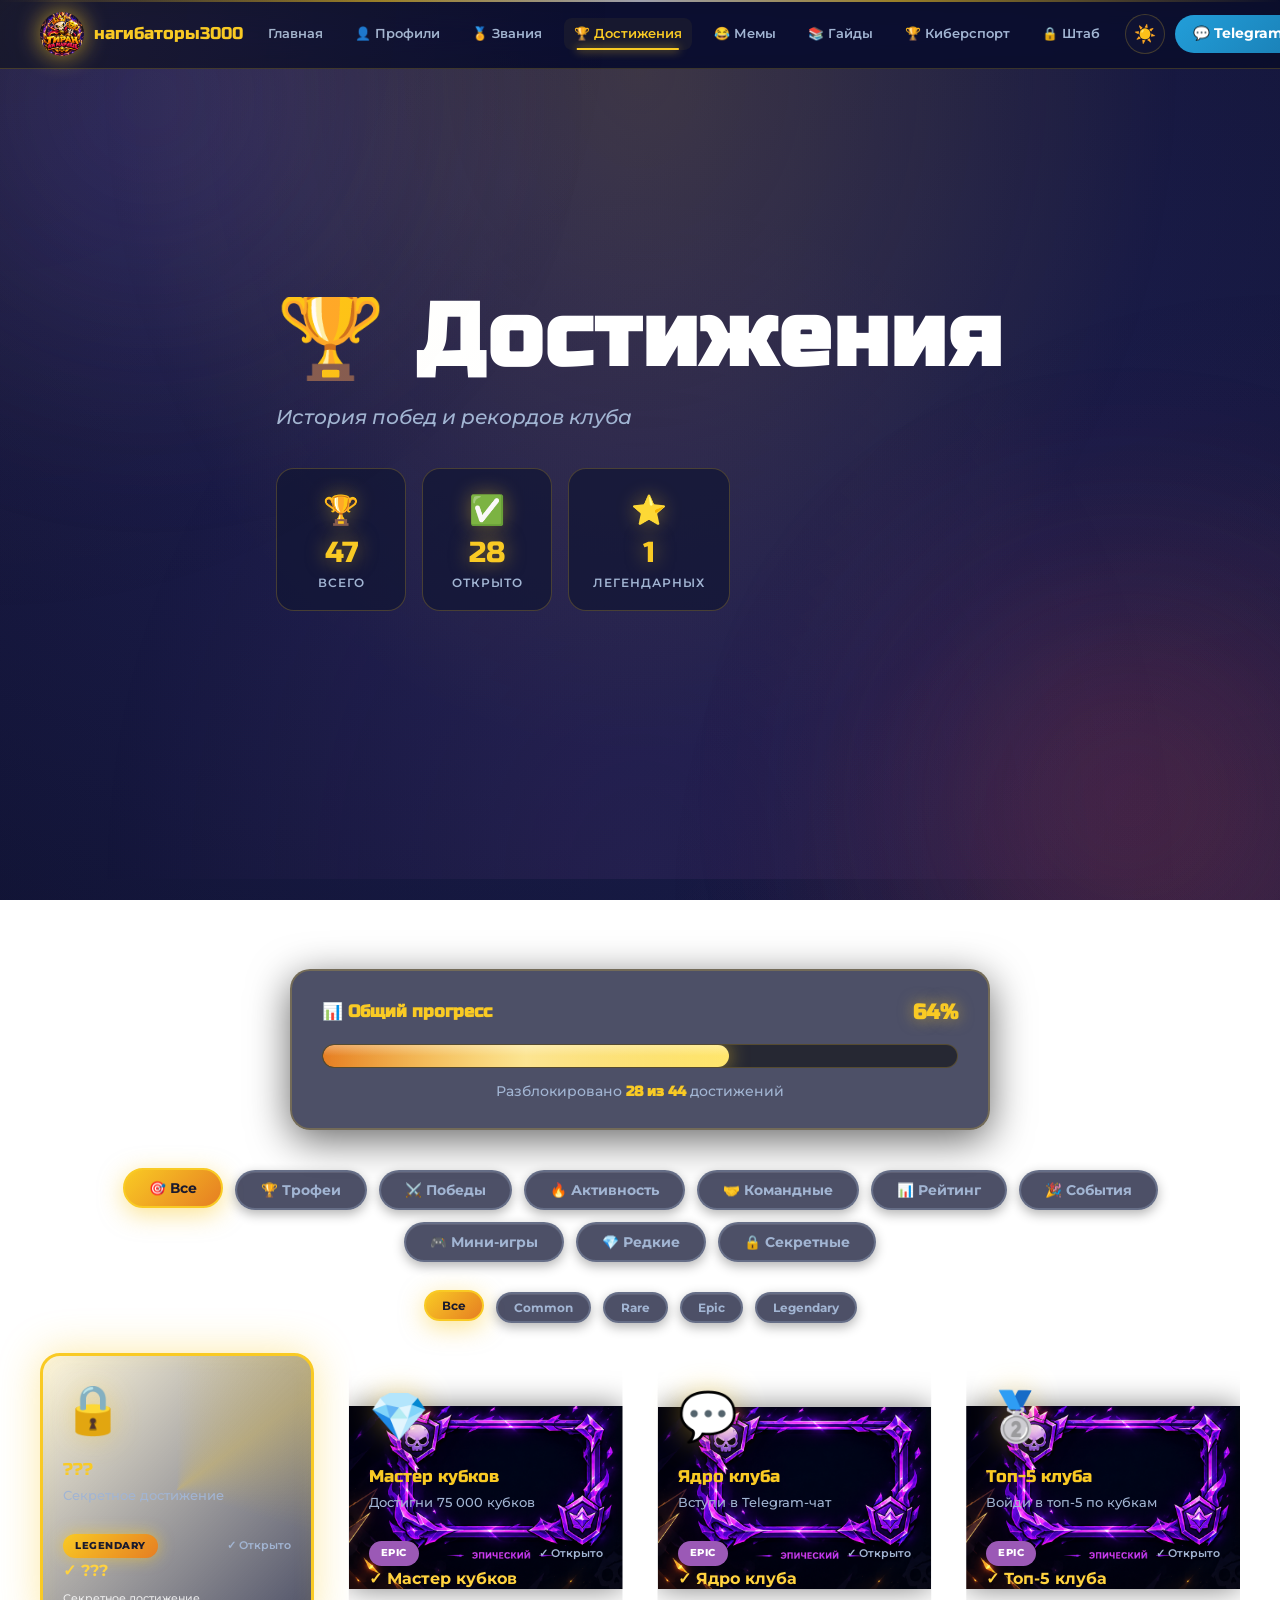
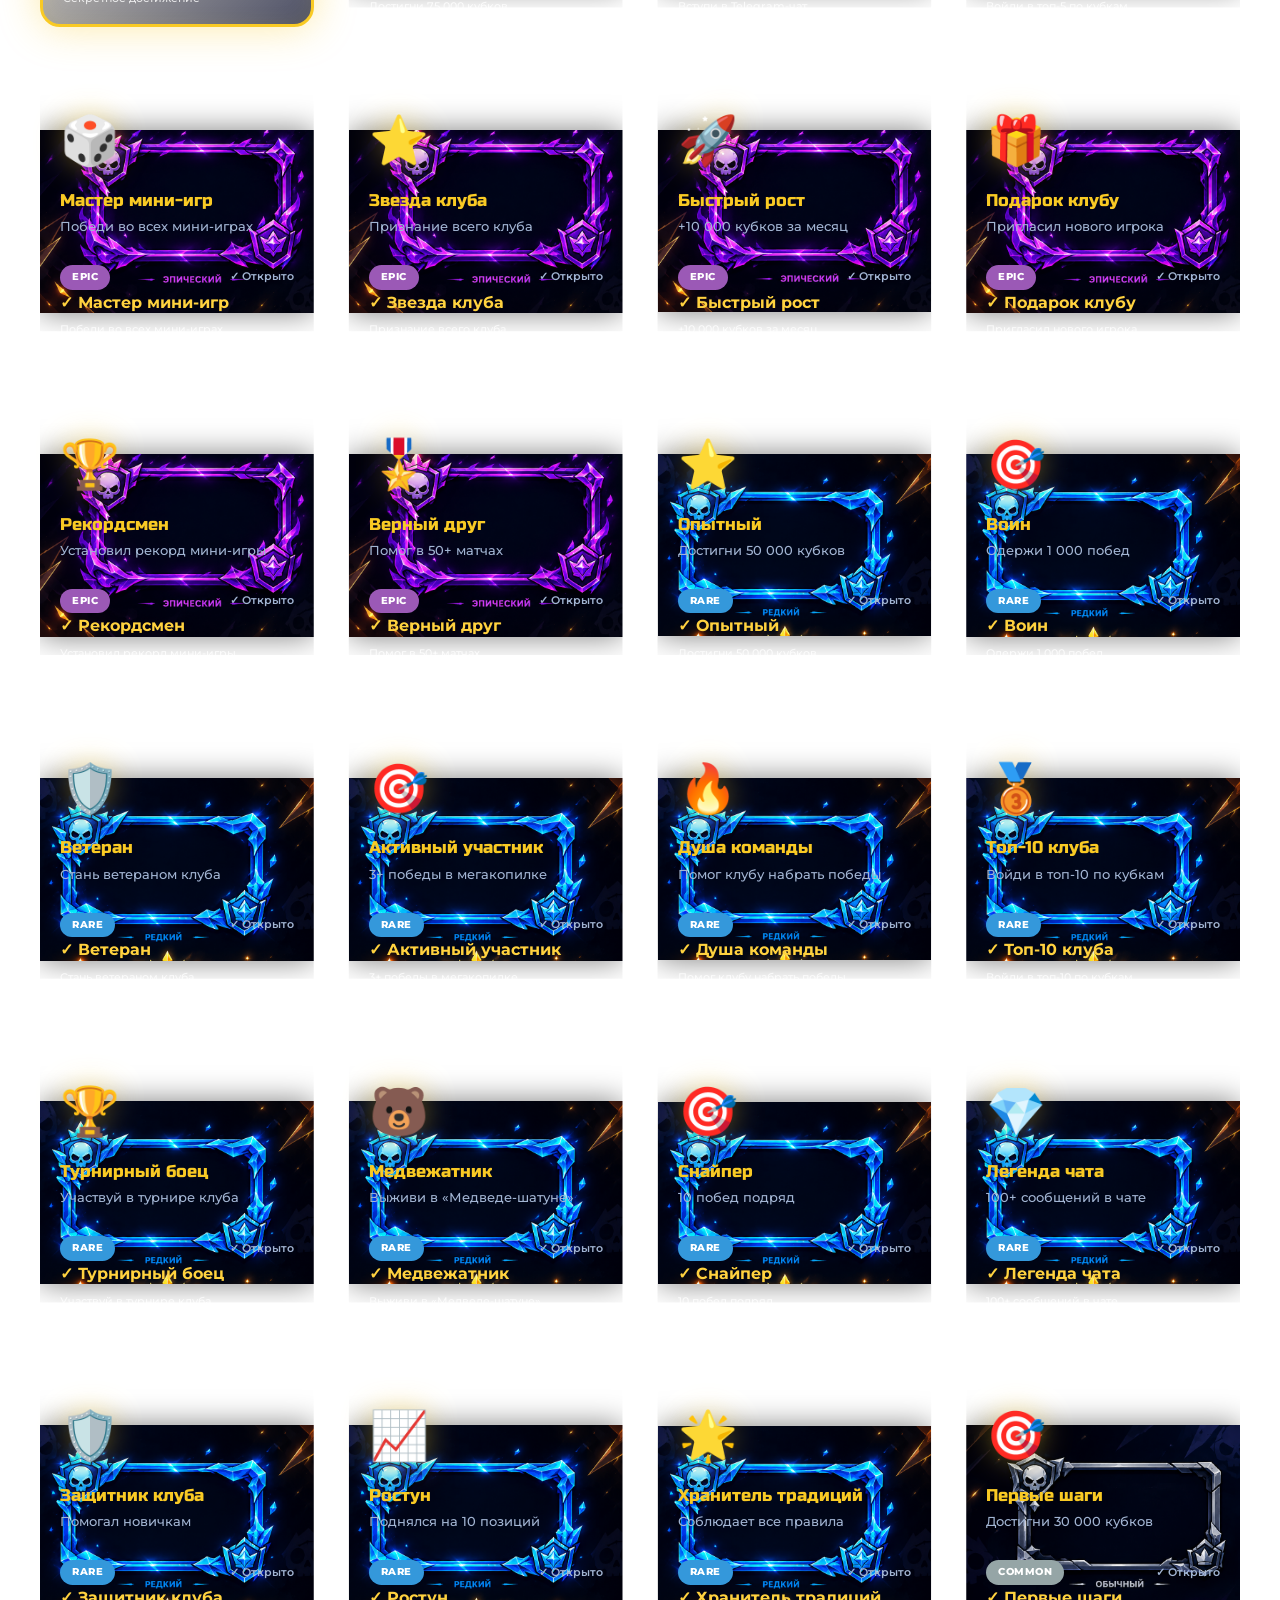
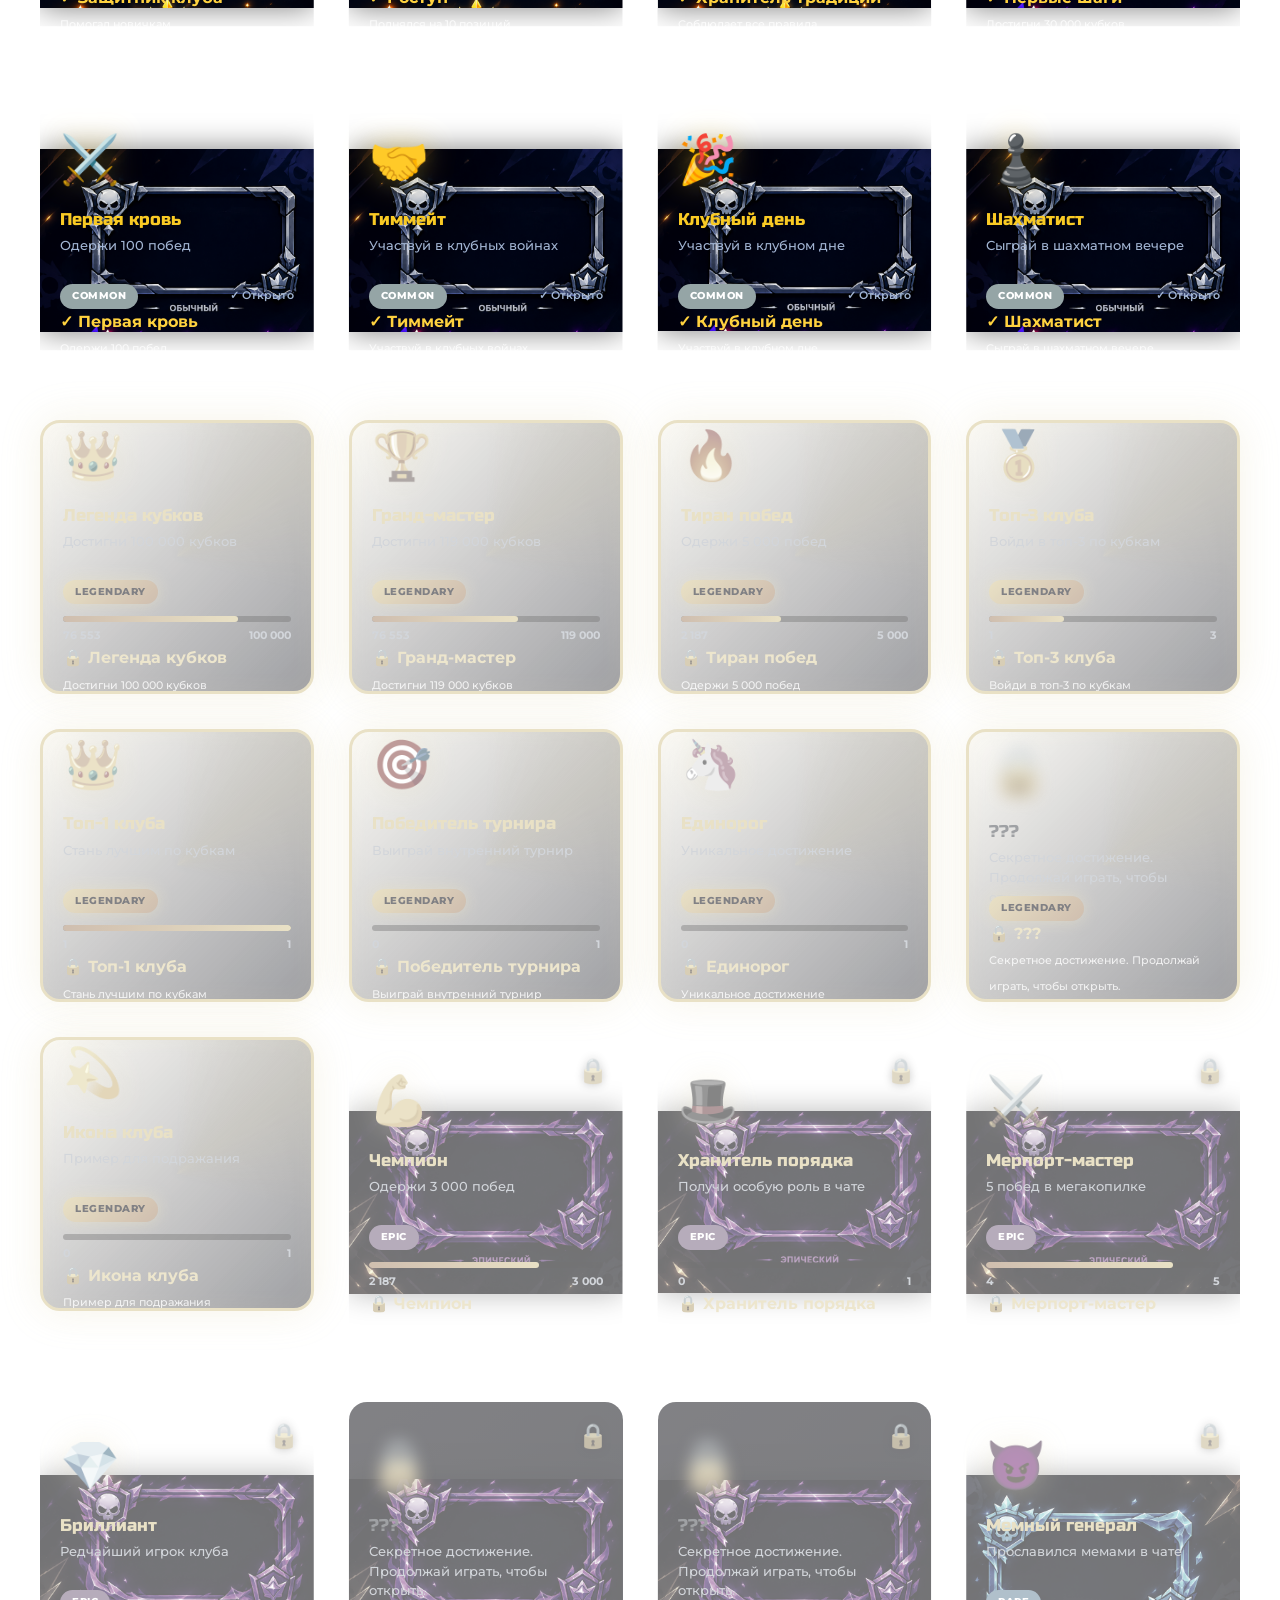
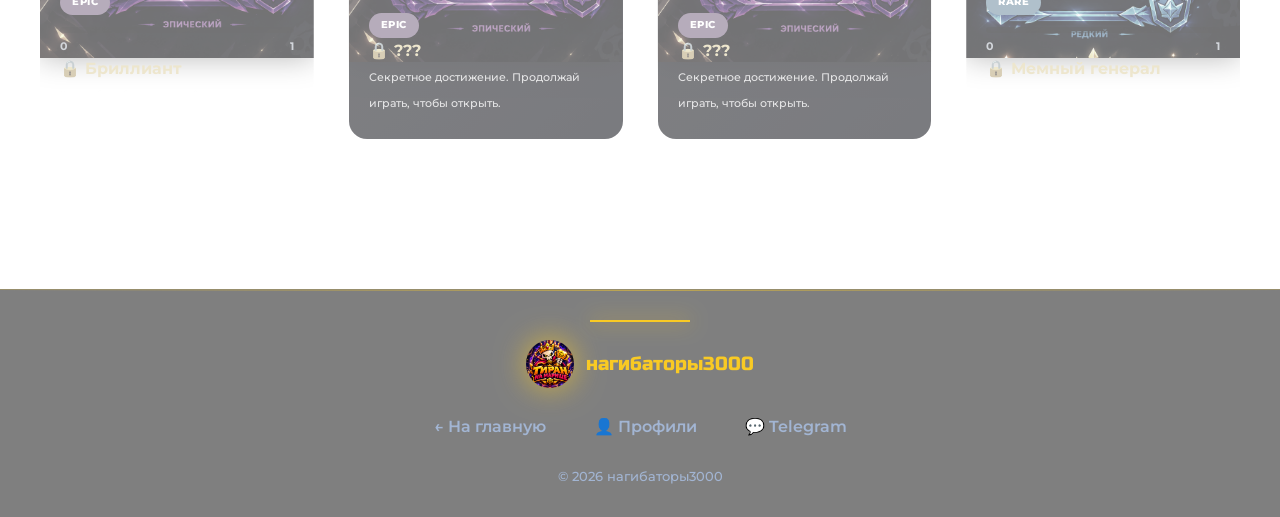
==== commit 5cf53d72: "Финальная версия: HUD, Command Palette, DNA, Achievement UI, аватары, мемы" ====
--- a/achievements.html
+++ b/achievements.html
@@ -6,6 +6,8 @@
     <title>🏆 Достижения — нагибаторы3000</title>
     <link href="https://fonts.googleapis.com/css2?family=Russo+One&family=Montserrat:wght@400;500;600;700;800;900&display=swap" rel="stylesheet">
     <link rel="stylesheet" href="style.css">
+    <link rel="stylesheet" href="upgrade.css">
+    <link rel="stylesheet" href="upgrade2.css">
     <link rel="stylesheet" href="achievements.css">
 </head>
 <body>
@@ -27,6 +29,7 @@
                 <a href="profiles.html">👤 Профили</a>
                 <a href="ranks.html">🏅 Звания</a>
                 <a href="achievements.html" class="active">🏆 Достижения</a>
+                <a href="memes.html">😂 Мемы</a>
                 <a href="guides.html">📚 Гайды</a>
                 <a href="team.html">🏆 Киберспорт</a>
                 <a href="core.html">🔒 Штаб</a>
@@ -140,5 +143,6 @@
 
     <script src="script.js"></script>
     <script src="achievements.js"></script>
+    <script src="achievement-upgrade.js"></script>
 </body>
 </html>
--- a/style.css
+++ b/style.css
@@ -1307,4 +1307,40 @@
     .nav a {
         font-size: 0.75rem;
     }
-}+}
+/* ==================== АВАТАРЫ С КАРТИНКАМИ ==================== */
+.player-avatar-img,
+.profile-avatar-img,
+.elite-avatar-img {
+    width: 100%;
+    height: 100%;
+    border-radius: 50%;
+    object-fit: cover;
+    display: block;
+}
+
+.player-avatar,
+.profile-avatar {
+    overflow: hidden;
+    padding: 0;
+    position: relative;
+}
+
+.elite-card-avatar {
+    width: 80px;
+    height: 80px;
+    border-radius: 50%;
+    margin: 0 auto 12px;
+    overflow: hidden;
+    border: 2px solid var(--gold);
+    box-shadow: 0 0 20px rgba(249, 202, 36, 0.5);
+    position: relative;
+    z-index: 2;
+}
+
+.modal-content .profile-avatar {
+    width: 120px;
+    height: 120px;
+    border: 3px solid var(--gold);
+    box-shadow: 0 0 40px rgba(249, 202, 36, 0.6);
+}
--- a/upgrade.css
+++ b/upgrade.css
@@ -0,0 +1,549 @@
+/* ============================================================
+   UPGRADE.CSS — Премиальное оформление сайта
+   Подключается ПОСЛЕ style.css, дополняет, не ломает
+   ============================================================ */
+
+/* ==================== ГЛОБАЛЬНЫЕ УЛУЧШЕНИЯ ==================== */
+:root {
+    --neon-gold: 0 0 20px rgba(249, 202, 36, 0.6), 0 0 60px rgba(249, 202, 36, 0.3);
+    --neon-pink: 0 0 20px rgba(235, 77, 75, 0.6), 0 0 60px rgba(235, 77, 75, 0.3);
+    --neon-purple: 0 0 20px rgba(155, 89, 182, 0.6), 0 0 60px rgba(155, 89, 182, 0.3);
+    --glass-blur: blur(20px) saturate(180%);
+    --depth-1: 0 4px 12px rgba(0, 0, 0, 0.3);
+    --depth-2: 0 8px 24px rgba(0, 0, 0, 0.4);
+    --depth-3: 0 16px 48px rgba(0, 0, 0, 0.5);
+    --depth-4: 0 24px 72px rgba(0, 0, 0, 0.6);
+}
+
+/* ==================== УЛУЧШЕННЫЙ ФОН ==================== */
+body {
+    background: 
+        radial-gradient(ellipse at 20% 0%, rgba(108, 92, 231, 0.15), transparent 50%),
+        radial-gradient(ellipse at 80% 100%, rgba(235, 77, 75, 0.1), transparent 50%),
+        linear-gradient(135deg, #0a0e27 0%, #141a3d 50%, #0a0e27 100%);
+    background-attachment: fixed;
+}
+
+/* Шум для глубины */
+body::before {
+    content: '';
+    position: fixed;
+    inset: 0;
+    pointer-events: none;
+    z-index: 1;
+    opacity: 0.03;
+    background-image: url("data:image/svg+xml,%3Csvg viewBox='0 0 200 200' xmlns='http://www.w3.org/2000/svg'%3E%3Cfilter id='noise'%3E%3CfeTurbulence type='fractalNoise' baseFrequency='0.9'/%3E%3C/filter%3E%3Crect width='100%25' height='100%25' filter='url(%23noise)'/%3E%3C/svg%3E");
+    mix-blend-mode: overlay;
+}
+
+/* ==================== ШАПКА — БОЛЕЕ ИГРОВАЯ ==================== */
+.header {
+    background: rgba(10, 14, 39, 0.85) !important;
+    backdrop-filter: var(--glass-blur) !important;
+    -webkit-backdrop-filter: var(--glass-blur) !important;
+    border-bottom: 1px solid rgba(249, 202, 36, 0.2) !important;
+}
+
+/* Золотая линия сверху */
+.header::before {
+    content: '';
+    position: absolute;
+    top: 0;
+    left: 0;
+    right: 0;
+    height: 2px;
+    background: linear-gradient(90deg, 
+        transparent 0%, 
+        var(--gold) 30%, 
+        #fff 50%, 
+        var(--gold) 70%, 
+        transparent 100%);
+    opacity: 0.6;
+    animation: headerGlow 4s ease-in-out infinite;
+}
+
+@keyframes headerGlow {
+    0%, 100% { opacity: 0.4; }
+    50% { opacity: 0.9; }
+}
+
+/* Логотип в шапке — свечение */
+.logo-img {
+    filter: drop-shadow(0 0 12px rgba(249, 202, 36, 0.7)) !important;
+    transition: transform 0.3s, filter 0.3s;
+}
+
+.logo:hover .logo-img {
+    transform: scale(1.1) rotate(-5deg);
+    filter: drop-shadow(0 0 25px rgba(249, 202, 36, 1)) !important;
+}
+
+/* Навигация — активные ссылки */
+.nav a {
+    position: relative;
+    padding: 6px 10px;
+    border-radius: 8px;
+    transition: all 0.3s;
+}
+
+.nav a::before {
+    content: '';
+    position: absolute;
+    bottom: 0;
+    left: 50%;
+    width: 0;
+    height: 2px;
+    background: var(--gold);
+    transition: all 0.3s;
+    transform: translateX(-50%);
+    box-shadow: 0 0 10px var(--gold);
+}
+
+.nav a:hover::before,
+.nav a.active::before {
+    width: 80%;
+}
+
+.nav a:hover,
+.nav a.active {
+    color: var(--gold) !important;
+    background: rgba(249, 202, 36, 0.05);
+}
+
+/* ==================== КНОПКИ — 3D-ЭФФЕКТ ==================== */
+.btn,
+.btn-hero,
+.btn-gold,
+.btn-outline,
+.filter-btn,
+.tab-btn {
+    position: relative;
+    overflow: hidden;
+    transform: translateZ(0);
+    transition: all 0.3s cubic-bezier(0.16, 1, 0.3, 1);
+    box-shadow: 
+        0 4px 12px rgba(0, 0, 0, 0.3),
+        inset 0 1px 0 rgba(255, 255, 255, 0.1);
+}
+
+.btn:hover,
+.btn-hero:hover,
+.btn-gold:hover {
+    transform: translateY(-3px) scale(1.02);
+    box-shadow: 
+        0 12px 30px rgba(0, 0, 0, 0.4),
+        0 0 25px rgba(249, 202, 36, 0.5),
+        inset 0 1px 0 rgba(255, 255, 255, 0.2);
+}
+
+.btn:active,
+.btn-hero:active,
+.btn-gold:active {
+    transform: translateY(0) scale(0.98);
+    transition: all 0.1s;
+}
+
+/* Shine-эффект при hover */
+.btn-gold::after,
+.btn-hero::after {
+    content: '';
+    position: absolute;
+    top: 0;
+    left: -100%;
+    width: 100%;
+    height: 100%;
+    background: linear-gradient(90deg, 
+        transparent, 
+        rgba(255, 255, 255, 0.5), 
+        transparent);
+    transition: left 0.7s;
+    pointer-events: none;
+}
+
+.btn-gold:hover::after,
+.btn-hero:hover::after {
+    left: 100%;
+}
+
+/* ==================== КАРТОЧКИ — СТЕКЛО И ГЛУБИНА ==================== */
+.panel,
+.elite-card,
+.hall-card,
+.cal-card,
+.value-card,
+.guide-card,
+.shop-card,
+.badge-card,
+.player-card,
+.minigame-card,
+.achievement-card,
+.rank-detail-card,
+.rank-members-group,
+.live-stat-card,
+.activity-item {
+    background: rgba(20, 26, 61, 0.6) !important;
+    backdrop-filter: var(--glass-blur) !important;
+    -webkit-backdrop-filter: var(--glass-blur) !important;
+    border: 1px solid rgba(249, 202, 36, 0.15) !important;
+    box-shadow: var(--depth-2) !important;
+    transition: all 0.4s cubic-bezier(0.16, 1, 0.3, 1) !important;
+    position: relative;
+    overflow: hidden;
+}
+
+/* Световая полоска сверху карточки */
+.panel::before,
+.player-card::before,
+.guide-card::before,
+.shop-card::before,
+.achievement-card::before {
+    content: '';
+    position: absolute;
+    top: 0;
+    left: 0;
+    right: 0;
+    height: 1px;
+    background: linear-gradient(90deg, 
+        transparent, 
+        rgba(249, 202, 36, 0.8), 
+        transparent);
+    opacity: 0;
+    transition: opacity 0.4s;
+    pointer-events: none;
+}
+
+.panel:hover::before,
+.player-card:hover::before,
+.guide-card:hover::before,
+.shop-card:hover::before,
+.achievement-card:hover::before {
+    opacity: 1;
+}
+
+/* Hover карточек */
+.panel:hover,
+.elite-card:hover,
+.hall-card:hover,
+.cal-card:hover,
+.value-card:hover,
+.guide-card:hover,
+.shop-card:hover,
+.badge-card:hover,
+.player-card:hover,
+.achievement-card:hover,
+.rank-detail-card:hover,
+.live-stat-card:hover {
+    transform: translateY(-6px) scale(1.01) !important;
+    border-color: rgba(249, 202, 36, 0.4) !important;
+    box-shadow: 
+        var(--depth-3),
+        0 0 40px rgba(249, 202, 36, 0.2),
+        inset 0 1px 0 rgba(255, 255, 255, 0.08) !important;
+}
+
+/* ==================== ЗАГОЛОВКИ СЕКЦИЙ ==================== */
+.section-title {
+    position: relative;
+    display: inline-block;
+    width: 100%;
+    text-align: center;
+    background: linear-gradient(180deg, #fff 0%, var(--gold) 50%, var(--gold-dark) 100%);
+    -webkit-background-clip: text;
+    background-clip: text;
+    -webkit-text-fill-color: transparent;
+    filter: drop-shadow(0 0 20px rgba(249, 202, 36, 0.5));
+    letter-spacing: 3px;
+    animation: titleGlow 4s ease-in-out infinite;
+}
+
+@keyframes titleGlow {
+    0%, 100% { filter: drop-shadow(0 0 20px rgba(249, 202, 36, 0.5)); }
+    50% { filter: drop-shadow(0 0 40px rgba(249, 202, 36, 0.9)); }
+}
+
+/* Декоративные линии вокруг заголовка */
+.section-title::before,
+.section-title::after {
+    content: '';
+    position: absolute;
+    top: 50%;
+    width: 60px;
+    height: 2px;
+    background: linear-gradient(90deg, transparent, var(--gold), transparent);
+    transform: translateY(-50%);
+    opacity: 0.5;
+    box-shadow: 0 0 10px var(--gold);
+}
+
+.section-title::before { left: calc(50% - 220px); }
+.section-title::after { right: calc(50% - 220px); }
+
+@media (max-width: 700px) {
+    .section-title::before,
+    .section-title::after { display: none; }
+}
+
+/* ==================== ПРОГРЕСС-БАРЫ — БЛЕСК ==================== */
+.progress-fill,
+.player-progress-fill,
+.stat-bar-fill,
+.ach-progress-fill,
+.badges-progress-fill,
+.my-rank-progress-fill {
+    position: relative;
+    overflow: hidden;
+}
+
+.progress-fill::before,
+.player-progress-fill::before,
+.stat-bar-fill::before,
+.ach-progress-fill::before {
+    content: '';
+    position: absolute;
+    top: 0;
+    left: 0;
+    right: 0;
+    height: 50%;
+    background: linear-gradient(180deg, rgba(255, 255, 255, 0.3), transparent);
+    border-radius: inherit;
+    pointer-events: none;
+}
+
+.progress-fill::after,
+.player-progress-fill::after,
+.stat-bar-fill::after {
+    content: '';
+    position: absolute;
+    inset: 0;
+    background: linear-gradient(90deg, 
+        transparent, 
+        rgba(255, 255, 255, 0.4), 
+        transparent);
+    animation: progressShine 2.5s infinite;
+    pointer-events: none;
+}
+
+@keyframes progressShine {
+    0% { transform: translateX(-100%); }
+    100% { transform: translateX(100%); }
+}
+
+/* ==================== ПОДВАЛ — КРАСИВЕЕ ==================== */
+.footer {
+    background: rgba(0, 0, 0, 0.5) !important;
+    backdrop-filter: var(--glass-blur) !important;
+    border-top: 1px solid rgba(249, 202, 36, 0.2) !important;
+    position: relative;
+}
+
+.footer::before {
+    content: '';
+    position: absolute;
+    top: 0;
+    left: 0;
+    right: 0;
+    height: 1px;
+    background: linear-gradient(90deg, 
+        transparent, 
+        var(--gold), 
+        transparent);
+    opacity: 0.5;
+}
+
+.footer-logo img {
+    filter: drop-shadow(0 0 15px rgba(249, 202, 36, 0.7)) !important;
+    transition: transform 0.3s;
+}
+
+.footer-logo:hover img {
+    transform: rotate(-10deg) scale(1.1);
+}
+
+.footer-links a {
+    position: relative;
+    padding: 6px 12px;
+    border-radius: 8px;
+    transition: all 0.3s;
+}
+
+.footer-links a:hover {
+    background: rgba(249, 202, 36, 0.1);
+    color: var(--gold) !important;
+    transform: translateY(-2px);
+}
+
+/* ==================== АНИМАЦИЯ ПОЯВЛЕНИЯ СЕКЦИЙ ==================== */
+.section {
+    animation: sectionFadeIn 0.8s cubic-bezier(0.16, 1, 0.3, 1) both;
+}
+
+@keyframes sectionFadeIn {
+    from {
+        opacity: 0;
+        transform: translateY(30px);
+    }
+    to {
+        opacity: 1;
+        transform: translateY(0);
+    }
+}
+
+/* ==================== ИКОНКИ И ЭМОДЗИ ==================== */
+.stat-icon,
+.hall-icon,
+.value-icon,
+.guide-icon,
+.earn-icon,
+.ach-page-icon,
+.reward-icon,
+.minigame-icon {
+    filter: drop-shadow(0 0 10px rgba(249, 202, 36, 0.4));
+    transition: transform 0.4s cubic-bezier(0.34, 1.56, 0.64, 1), filter 0.3s;
+}
+
+.panel:hover .stat-icon,
+.hall-card:hover .hall-icon,
+.value-card:hover .value-icon,
+.guide-card:hover .guide-icon {
+    transform: scale(1.2) rotate(-8deg);
+    filter: drop-shadow(0 0 20px rgba(249, 202, 36, 0.8));
+}
+
+/* ==================== АВАТАРЫ ==================== */
+.player-avatar,
+.profile-avatar,
+.elite-card-avatar {
+    position: relative;
+    transition: transform 0.3s, box-shadow 0.3s;
+}
+
+.player-card:hover .player-avatar,
+.elite-card:hover .elite-card-avatar {
+    transform: scale(1.08);
+    box-shadow: 
+        0 0 25px rgba(249, 202, 36, 0.7),
+        inset 0 0 15px rgba(249, 202, 36, 0.3) !important;
+}
+
+/* Вращающееся кольцо вокруг аватара */
+.player-avatar::after,
+.elite-card-avatar::after {
+    content: '';
+    position: absolute;
+    inset: -4px;
+    border-radius: 50%;
+    border: 2px solid transparent;
+    background: linear-gradient(45deg, 
+        transparent, 
+        rgba(249, 202, 36, 0.5), 
+        transparent) border-box;
+    -webkit-mask: 
+        linear-gradient(#fff 0 0) padding-box, 
+        linear-gradient(#fff 0 0);
+    -webkit-mask-composite: xor;
+    mask-composite: exclude;
+    opacity: 0;
+    transition: opacity 0.3s;
+    animation: rotateRing 3s linear infinite;
+}
+
+.player-card:hover .player-avatar::after,
+.elite-card:hover .elite-card-avatar::after {
+    opacity: 1;
+}
+
+@keyframes rotateRing {
+    to { transform: rotate(360deg); }
+}
+
+/* ==================== ЗАГОЛОВКИ HERO ==================== */
+.hero-title {
+    animation: heroTitlePulse 4s ease-in-out infinite;
+}
+
+@keyframes heroTitlePulse {
+    0%, 100% {
+        filter: drop-shadow(0 0 30px rgba(249, 202, 36, 0.5));
+    }
+    50% {
+        filter: drop-shadow(0 0 60px rgba(249, 202, 36, 0.9));
+    }
+}
+
+/* ==================== ПЛАВНЫЙ СКРОЛЛ ==================== */
+html {
+    scroll-behavior: smooth;
+}
+
+/* ==================== КАСТОМНЫЙ СКРОЛЛБАР ==================== */
+::-webkit-scrollbar {
+    width: 10px;
+    height: 10px;
+}
+
+::-webkit-scrollbar-track {
+    background: rgba(0, 0, 0, 0.3);
+}
+
+::-webkit-scrollbar-thumb {
+    background: linear-gradient(180deg, var(--gold), var(--gold-dark));
+    border-radius: 5px;
+    box-shadow: inset 0 0 10px rgba(0, 0, 0, 0.3);
+}
+
+::-webkit-scrollbar-thumb:hover {
+    background: linear-gradient(180deg, var(--gold-light), var(--gold));
+}
+
+/* ==================== SELECTION ==================== */
+::selection {
+    background: rgba(249, 202, 36, 0.3);
+    color: #fff;
+}
+
+/* ==================== FOCUS STATES ==================== */
+button:focus-visible,
+a:focus-visible,
+input:focus-visible,
+select:focus-visible {
+    outline: 2px solid var(--gold);
+    outline-offset: 3px;
+    border-radius: inherit;
+}
+
+/* ==================== МОБИЛЬНАЯ ОПТИМИЗАЦИЯ ==================== */
+@media (max-width: 768px) {
+    .section {
+        animation: none;
+    }
+    
+    .btn:hover,
+    .panel:hover,
+    .player-card:hover {
+        transform: none !important;
+    }
+    
+    /* Отключаем тяжёлые эффекты на мобильных */
+    .hero-title {
+        animation: none;
+    }
+    
+    body::before {
+        display: none;
+    }
+}
+
+/* ==================== REDUCED MOTION ==================== */
+@media (prefers-reduced-motion: reduce) {
+    *,
+    *::before,
+    *::after {
+        animation-duration: 0.01ms !important;
+        animation-iteration-count: 1 !important;
+        transition-duration: 0.01ms !important;
+    }
+    
+    body::before {
+        display: none;
+    }
+}
--- a/upgrade2.css
+++ b/upgrade2.css
@@ -0,0 +1,437 @@
+/* ============================================================
+   UPGRADE2.CSS — Дополнительные премиум-эффекты
+   Подключается ПОСЛЕ upgrade.css
+   ============================================================ */
+
+/* ==================== ЖИВОЙ ФОН С ЧАСТИЦАМИ ==================== */
+.bg-layer .bg-particles::before,
+.bg-layer .bg-particles::after {
+    content: '';
+    position: absolute;
+    width: 100%;
+    height: 100%;
+    background-image: 
+        radial-gradient(2px 2px at 20% 30%, rgba(249, 202, 36, 0.8), transparent),
+        radial-gradient(2px 2px at 60% 70%, rgba(235, 77, 75, 0.6), transparent),
+        radial-gradient(1px 1px at 50% 50%, rgba(255, 255, 255, 0.5), transparent),
+        radial-gradient(1px 1px at 80% 10%, rgba(249, 202, 36, 0.7), transparent),
+        radial-gradient(2px 2px at 90% 60%, rgba(155, 89, 182, 0.6), transparent),
+        radial-gradient(1px 1px at 33% 80%, rgba(255, 255, 255, 0.4), transparent),
+        radial-gradient(1px 1px at 10% 70%, rgba(249, 202, 36, 0.6), transparent);
+    background-size: 200% 200%;
+    animation: bgParticlesMove 30s linear infinite;
+    pointer-events: none;
+}
+
+.bg-layer .bg-particles::after {
+    background-size: 150% 150%;
+    animation-duration: 45s;
+    animation-direction: reverse;
+    opacity: 0.6;
+}
+
+@keyframes bgParticlesMove {
+    0% { background-position: 0% 0%; }
+    100% { background-position: 200% 200%; }
+}
+
+/* ==================== ЗОЛОТАЯ АУРА ВОКРУГ САЙТА ==================== */
+body::after {
+    content: '';
+    position: fixed;
+    inset: 0;
+    pointer-events: none;
+    z-index: 9998;
+    background: 
+        radial-gradient(circle at 0% 0%, rgba(249, 202, 36, 0.06), transparent 40%),
+        radial-gradient(circle at 100% 100%, rgba(235, 77, 75, 0.06), transparent 40%);
+}
+
+/* ==================== HERO — БОЛЬШЕ ГЛУБИНЫ ==================== */
+.hero {
+    position: relative;
+    overflow: hidden;
+}
+
+.hero::before {
+    content: '';
+    position: absolute;
+    inset: 0;
+    background: 
+        radial-gradient(ellipse at 50% 0%, rgba(249, 202, 36, 0.15), transparent 60%),
+        radial-gradient(ellipse at 50% 100%, rgba(155, 89, 182, 0.1), transparent 60%);
+    pointer-events: none;
+    animation: heroAura 6s ease-in-out infinite;
+}
+
+@keyframes heroAura {
+    0%, 100% { opacity: 0.6; }
+    50% { opacity: 1; }
+}
+
+/* Плавающие черепа усиливаем */
+.hero-skull {
+    opacity: 0.15 !important;
+    font-size: 5rem !important;
+    filter: drop-shadow(0 0 30px rgba(249, 202, 36, 0.5)) !important;
+    animation: heroSkullFloat 15s ease-in-out infinite !important;
+}
+
+.hero-skull-1 { animation-delay: 0s !important; }
+.hero-skull-2 { animation-delay: 3s !important; font-size: 4rem !important; }
+.hero-skull-3 { animation-delay: 6s !important; }
+
+@keyframes heroSkullFloat {
+    0%, 100% { 
+        transform: translate(0, 0) rotate(0deg) scale(1);
+        opacity: 0.15;
+    }
+    25% { 
+        transform: translate(20px, -30px) rotate(10deg) scale(1.1);
+        opacity: 0.2;
+    }
+    50% { 
+        transform: translate(-15px, -50px) rotate(-10deg) scale(0.95);
+        opacity: 0.25;
+    }
+    75% { 
+        transform: translate(30px, -20px) rotate(5deg) scale(1.05);
+        opacity: 0.18;
+    }
+}
+
+/* ==================== ЗОЛОТОЙ БЛИК НА HERO-ЗАГОЛОВКЕ ==================== */
+.hero-title {
+    position: relative;
+    overflow: hidden;
+}
+
+.hero-title::after {
+    content: '';
+    position: absolute;
+    top: 0;
+    left: -150%;
+    width: 100%;
+    height: 100%;
+    background: linear-gradient(90deg, 
+        transparent 0%, 
+        rgba(255, 255, 255, 0.4) 50%, 
+        transparent 100%);
+    animation: heroTitleShine 5s ease-in-out infinite;
+    pointer-events: none;
+    mix-blend-mode: overlay;
+}
+
+@keyframes heroTitleShine {
+    0%, 100% { left: -150%; }
+    50% { left: 150%; }
+}
+
+/* ==================== КНОПКА "ВСТУПИТЬ" — ПУЛЬС + СВЕЧЕНИЕ ==================== */
+.btn-hero {
+    position: relative;
+    overflow: visible !important;
+}
+
+.btn-hero::before {
+    content: '';
+    position: absolute;
+    inset: -3px;
+    border-radius: inherit;
+    background: linear-gradient(45deg, 
+        var(--gold), 
+        var(--gold-light), 
+        var(--gold-dark), 
+        var(--gold));
+    background-size: 300% 300%;
+    z-index: -1;
+    animation: gradientRotate 3s linear infinite;
+    opacity: 0.6;
+    filter: blur(8px);
+}
+
+@keyframes gradientRotate {
+    0% { background-position: 0% 50%; }
+    100% { background-position: 300% 50%; }
+}
+
+/* ==================== КАРТОЧКИ — 3D ПРИ HOVER ==================== */
+.elite-card,
+.player-card,
+.shop-card,
+.badge-card,
+.hall-card,
+.guide-card {
+    transform-style: preserve-3d;
+    perspective: 1000px;
+}
+
+.elite-card:hover,
+.player-card:hover,
+.shop-card:hover,
+.badge-card:hover,
+.hall-card:hover,
+.guide-card:hover {
+    transform: translateY(-8px) rotateX(2deg) rotateY(-2deg) scale(1.02) !important;
+}
+
+/* ==================== ЗОЛОТЫЕ ЧАСТИЦЫ ПРИ HOVER НА КНОПКАХ ==================== */
+.btn-gold:hover,
+.btn-hero:hover {
+    position: relative;
+    overflow: visible !important;
+}
+
+.btn-gold:hover::before,
+.btn-hero:hover::before {
+    content: '✨';
+    position: absolute;
+    top: -10px;
+    left: -10px;
+    font-size: 1.5rem;
+    animation: sparkle1 1s infinite;
+    pointer-events: none;
+}
+
+.btn-gold:hover::after,
+.btn-hero:hover::after {
+    content: '✨';
+    position: absolute;
+    bottom: -10px;
+    right: -10px;
+    font-size: 1.5rem;
+    animation: sparkle2 1s infinite;
+    pointer-events: none;
+}
+
+@keyframes sparkle1 {
+    0%, 100% { opacity: 0; transform: scale(0.5); }
+    50% { opacity: 1; transform: scale(1.2); }
+}
+
+@keyframes sparkle2 {
+    0%, 100% { opacity: 1; transform: scale(1); }
+    50% { opacity: 0; transform: scale(0.5); }
+}
+
+/* ==================== РАЗДЕЛИТЕЛИ СЕКЦИЙ ==================== */
+.section {
+    position: relative;
+}
+
+.section::after {
+    content: '';
+    position: absolute;
+    bottom: 0;
+    left: 50%;
+    transform: translateX(-50%);
+    width: 200px;
+    height: 1px;
+    background: linear-gradient(90deg, 
+        transparent, 
+        rgba(249, 202, 36, 0.4), 
+        transparent);
+    pointer-events: none;
+}
+
+.section:last-of-type::after {
+    display: none;
+}
+
+/* ==================== STAT-CARD — ЛЕВИТАЦИЯ ==================== */
+.hero-stats .stat-card {
+    position: relative;
+    animation: statCardFloat 4s ease-in-out infinite;
+}
+
+.hero-stats .stat-card:nth-child(2) {
+    animation-delay: 0.5s;
+}
+
+.hero-stats .stat-card:nth-child(3) {
+    animation-delay: 1s;
+}
+
+@keyframes statCardFloat {
+    0%, 100% { transform: translateY(0); }
+    50% { transform: translateY(-6px); }
+}
+
+/* ==================== PODIUM — БЛЕСК НА КОРОНАХ ==================== */
+.podium-crown {
+    position: relative;
+    display: inline-block;
+}
+
+.podium-crown::after {
+    content: '';
+    position: absolute;
+    inset: -10px;
+    background: radial-gradient(circle, rgba(249, 202, 36, 0.6), transparent 70%);
+    border-radius: 50%;
+    z-index: -1;
+    animation: podiumCrownGlow 2s ease-in-out infinite;
+}
+
+@keyframes podiumCrownGlow {
+    0%, 100% { opacity: 0.5; transform: scale(1); }
+    50% { opacity: 1; transform: scale(1.2); }
+}
+
+/* ==================== PLAYER CARD — РАНГ #1 С КОРОНОЙ ==================== */
+.player-rank-badge.rank-1 {
+    position: relative;
+}
+
+.player-rank-badge.rank-1::after {
+    content: '👑';
+    position: absolute;
+    top: -18px;
+    left: 50%;
+    transform: translateX(-50%);
+    font-size: 1.3rem;
+    animation: rank1CrownBounce 2s ease-in-out infinite;
+    filter: drop-shadow(0 0 10px rgba(249, 202, 36, 0.9));
+}
+
+@keyframes rank1CrownBounce {
+    0%, 100% { transform: translateX(-50%) translateY(0) rotate(-5deg); }
+    50% { transform: translateX(-50%) translateY(-4px) rotate(5deg); }
+}
+
+/* ==================== ВЕРХНЯЯ ПОЛОСКА У КАРТОЧЕК ==================== */
+.player-card::after,
+.elite-card::after {
+    content: '';
+    position: absolute;
+    top: 0;
+    left: 0;
+    width: 100%;
+    height: 2px;
+    background: linear-gradient(90deg, 
+        transparent, 
+        var(--gold), 
+        transparent);
+    transform: scaleX(0);
+    transition: transform 0.4s;
+    transform-origin: center;
+}
+
+.player-card:hover::after,
+.elite-card:hover::after {
+    transform: scaleX(1);
+}
+
+/* ==================== ПОДВАЛ — ЗОЛОТАЯ ЛИНИЯ ==================== */
+.footer-inner {
+    position: relative;
+}
+
+.footer-inner::before {
+    content: '';
+    position: absolute;
+    top: -20px;
+    left: 50%;
+    transform: translateX(-50%);
+    width: 100px;
+    height: 2px;
+    background: var(--gold);
+    box-shadow: 0 0 20px var(--gold);
+}
+
+/* ==================== СКРОЛЛ-ПРОГРЕСС (полоса сверху) ==================== */
+body::before {
+    content: '';
+    position: fixed;
+    top: 0;
+    left: 0;
+    height: 3px;
+    width: 0%;
+    background: linear-gradient(90deg, var(--gold), var(--pink), var(--gold));
+    z-index: 99999;
+    box-shadow: 0 0 15px rgba(249, 202, 36, 0.8);
+    pointer-events: none;
+    /* JS обновит width при скролле */
+}
+
+/* ==================== ПЛАВНОЕ ПОЯВЛЕНИЕ ПРИ ЗАГРУЗКЕ ==================== */
+@keyframes fadeInBody {
+    from { opacity: 0; }
+    to { opacity: 1; }
+}
+
+body {
+    animation: fadeInBody 0.6s ease-out;
+}
+
+/* ==================== КУРСОР НА КАРТОЧКАХ ==================== */
+.player-card,
+.elite-card,
+.meme-card,
+.shop-card,
+.guide-card,
+.ach-page-card,
+.hall-card {
+    cursor: pointer;
+}
+
+/* ==================== ЗВЁЗДОЧКИ В ЗАГОЛОВКАХ ==================== */
+.section-title::before {
+    content: '✦ ';
+    color: var(--gold);
+    margin-right: 5px;
+    animation: starTwinkle 2s ease-in-out infinite;
+}
+
+.section-title::after {
+    content: ' ✦';
+    color: var(--gold);
+    margin-left: 5px;
+    animation: starTwinkle 2s ease-in-out infinite 0.5s;
+}
+
+@keyframes starTwinkle {
+    0%, 100% { opacity: 0.5; transform: scale(1); }
+    50% { opacity: 1; transform: scale(1.2); }
+}
+
+/* ==================== АДАПТИВ ==================== */
+@media (max-width: 768px) {
+    .hero-skull {
+        font-size: 3rem !important;
+        opacity: 0.1 !important;
+    }
+    
+    .btn-hero::before {
+        animation: none;
+        opacity: 0.3;
+    }
+    
+    .hero-title::after {
+        display: none;
+    }
+    
+    .elite-card:hover,
+    .player-card:hover {
+        transform: translateY(-4px) !important;
+    }
+    
+    .section::after {
+        width: 100px;
+    }
+}
+
+/* ==================== REDUCED MOTION ==================== */
+@media (prefers-reduced-motion: reduce) {
+    .bg-layer .bg-particles::before,
+    .bg-layer .bg-particles::after,
+    .hero::before,
+    .hero-skull,
+    .hero-title::after,
+    .statCardFloat,
+    .podium-crown::after,
+    .rank1CrownBounce,
+    .starTwinkle {
+        animation: none !important;
+    }
+}
--- a/achievements.css
+++ b/achievements.css
@@ -433,4 +433,382 @@
     .ach-modal-title { font-size: 1.3rem; }
     .ach-modal-name { font-size: 1.1rem; }
     .ach-modal-icon { font-size: 4rem; }
+}/* ==================== LIVE БЕЙДЖ ==================== */
+.live-badge {
+    display: inline-flex;
+    align-items: center;
+    gap: 8px;
+    padding: 8px 18px;
+    background: rgba(235, 77, 75, 0.15);
+    border: 2px solid #eb4d4b;
+    border-radius: 50px;
+    font-family: 'Russo One', sans-serif;
+    font-size: 0.8rem;
+    color: #eb4d4b;
+    letter-spacing: 2px;
+    margin-bottom: 20px;
+    box-shadow: 0 0 20px rgba(235, 77, 75, 0.4);
+}
+.live-dot {
+    width: 8px;
+    height: 8px;
+    border-radius: 50%;
+    background: #eb4d4b;
+    box-shadow: 0 0 10px #eb4d4b;
+    animation: livePulse 1.5s infinite;
+}
+@keyframes livePulse {
+    0%, 100% { transform: scale(1); opacity: 1; }
+    50% { transform: scale(1.5); opacity: 0.5; }
+}
+
+/* ==================== LIVE СТАТИСТИКА ==================== */
+.live-stats {
+    display: grid;
+    grid-template-columns: repeat(auto-fit, minmax(180px, 1fr));
+    gap: 16px;
+    max-width: 1000px;
+    margin: 0 auto;
+}
+.live-stat-card {
+    background: var(--card);
+    border: 1px solid var(--border);
+    border-radius: 16px;
+    padding: 20px;
+    text-align: center;
+    backdrop-filter: blur(10px);
+    transition: all 0.3s;
+}
+.live-stat-card:hover {
+    transform: translateY(-4px);
+    border-color: var(--gold);
+    box-shadow: 0 15px 40px rgba(249, 202, 36, 0.2);
+}
+.live-stat-icon {
+    font-size: 1.8rem;
+    display: block;
+    margin-bottom: 6px;
+}
+.live-stat-value {
+    font-family: 'Russo One', sans-serif;
+    font-size: 1.8rem;
+    color: var(--gold);
+    line-height: 1;
+    text-shadow: 0 0 15px rgba(249, 202, 36, 0.5);
+}
+.live-stat-label {
+    font-size: 0.72rem;
+    color: var(--text-dim);
+    text-transform: uppercase;
+    letter-spacing: 1px;
+    margin-top: 6px;
+}
+
+/* ==================== ФИЛЬТРЫ ==================== */
+#activity-filters {
+    display: flex;
+    justify-content: center;
+    gap: 10px;
+    margin-bottom: 40px;
+    flex-wrap: wrap;
+}
+#activity-filters .filter-btn {
+    padding: 8px 18px;
+    font-size: 0.82rem;
+}
+
+/* ==================== TIMELINE ==================== */
+.activity-timeline {
+    position: relative;
+    max-width: 800px;
+    margin: 0 auto;
+    padding-left: 50px;
+}
+.activity-timeline::before {
+    content: '';
+    position: absolute;
+    left: 20px;
+    top: 0;
+    bottom: 0;
+    width: 3px;
+    background: linear-gradient(180deg, var(--gold), var(--pink), var(--purple), transparent);
+    border-radius: 2px;
+    box-shadow: 0 0 20px rgba(249, 202, 36, 0.3);
+}
+
+.activity-item {
+    position: relative;
+    background: var(--card);
+    border: 1px solid var(--border);
+    border-radius: 16px;
+    padding: 20px 22px;
+    margin-bottom: 18px;
+    transition: all 0.3s;
+    backdrop-filter: blur(10px);
+    animation: activityIn 0.6s cubic-bezier(0.16, 1, 0.3, 1) both;
+}
+@keyframes activityIn {
+    from { opacity: 0; transform: translateX(-30px); }
+    to { opacity: 1; transform: translateX(0); }
+}
+.activity-item:hover {
+    transform: translateX(8px);
+    border-color: var(--gold);
+    box-shadow: 0 15px 40px rgba(0, 0, 0, 0.4), 0 0 30px rgba(249, 202, 36, 0.2);
+}
+
+/* Индикатор на линии */
+.activity-item::before {
+    content: '';
+    position: absolute;
+    left: -38px;
+    top: 26px;
+    width: 18px;
+    height: 18px;
+    border-radius: 50%;
+    background: var(--gold);
+    border: 3px solid var(--bg);
+    box-shadow: 0 0 15px var(--gold);
+    z-index: 2;
+}
+.activity-item[data-cat="rank"]::before { background: #f9ca24; box-shadow: 0 0 15px #f9ca24; }
+.activity-item[data-cat="achievement"]::before { background: #9b59b6; box-shadow: 0 0 15px #9b59b6; }
+.activity-item[data-cat="rankup"]::before { background: #ff4757; box-shadow: 0 0 15px #ff4757; }
+.activity-item[data-cat="record"]::before { background: #e67e22; box-shadow: 0 0 15px #e67e22; }
+.activity-item[data-cat="event"]::before { background: #6ab04c; box-shadow: 0 0 15px #6ab04c; }
+.activity-item[data-cat="minigame"]::before { background: #3498db; box-shadow: 0 0 15px #3498db; }
+
+/* Пульсация для свежих событий */
+.activity-item.fresh::before {
+    animation: freshPulse 2s infinite;
+}
+@keyframes freshPulse {
+    0%, 100% { transform: scale(1); }
+    50% { transform: scale(1.4); }
+}
+
+/* Шапка события */
+.activity-header {
+    display: flex;
+    align-items: center;
+    gap: 12px;
+    margin-bottom: 10px;
+}
+.activity-icon {
+    font-size: 1.8rem;
+    flex-shrink: 0;
+    filter: drop-shadow(0 0 10px rgba(249, 202, 36, 0.4));
+}
+.activity-info {
+    flex: 1;
+    min-width: 0;
+}
+.activity-nick {
+    font-family: 'Russo One', sans-serif;
+    font-size: 0.95rem;
+    color: var(--gold);
+    margin-bottom: 2px;
+}
+.activity-time {
+    font-size: 0.72rem;
+    color: var(--text-dim);
+}
+
+/* Текст события */
+.activity-text {
+    font-size: 0.92rem;
+    line-height: 1.6;
+    color: var(--text);
+}
+.activity-text strong {
+    color: var(--gold);
+    font-weight: 800;
+}
+.activity-text .highlight-green {
+    color: var(--green);
+    font-weight: 800;
+}
+.activity-text .highlight-pink {
+    color: var(--pink);
+    font-weight: 800;
+}
+.activity-text .highlight-purple {
+    color: #a29bfe;
+    font-weight: 800;
+}
+
+/* Значок "новое" */
+.activity-new-badge {
+    display: inline-block;
+    padding: 2px 8px;
+    background: linear-gradient(135deg, #eb4d4b, #c0392b);
+    color: #fff;
+    font-size: 0.6rem;
+    font-weight: 900;
+    border-radius: 10px;
+    text-transform: uppercase;
+    letter-spacing: 0.5px;
+    margin-left: 8px;
+    animation: newBadgePulse 2s infinite;
+}
+@keyframes newBadgePulse {
+    0%, 100% { opacity: 1; transform: scale(1); }
+    50% { opacity: 0.7; transform: scale(1.05); }
+}
+
+/* Пустое состояние */
+.activity-empty {
+    text-align: center;
+    padding: 60px 20px;
+    color: var(--text-dim);
+    font-size: 1rem;
+}
+.activity-empty-icon {
+    font-size: 4rem;
+    display: block;
+    margin-bottom: 15px;
+    opacity: 0.4;
+}
+
+/* Кнопка "Загрузить ещё" */
+.activity-load-more {
+    display: block;
+    margin: 30px auto 0;
+    padding: 14px 40px;
+    background: transparent;
+    color: var(--gold);
+    border: 2px solid var(--gold);
+    border-radius: 50px;
+    font-family: 'Russo One', sans-serif;
+    font-size: 0.9rem;
+    cursor: pointer;
+    transition: all 0.25s;
+}
+.activity-load-more:hover {
+    background: var(--gold);
+    color: #1a1a2e;
+    transform: translateY(-2px);
+    box-shadow: 0 10px 30px rgba(249, 202, 36, 0.5);
+}
+
+/* Новое событие — анимация сверху */
+.activity-item.new-event {
+    animation: newEventIn 0.7s cubic-bezier(0.34, 1.56, 0.64, 1);
+}
+@keyframes newEventIn {
+    from { opacity: 0; transform: translateY(-40px) scale(0.9); }
+    to { opacity: 1; transform: translateY(0) scale(1); }
+}
+
+/* ==================== АДАПТИВ ==================== */
+@media (max-width: 600px) {
+    .activity-timeline {
+        padding-left: 35px;
+    }
+    .activity-timeline::before {
+        left: 12px;
+    }
+    .activity-item::before {
+        left: -30px;
+        width: 14px;
+        height: 14px;
+    }
+    .activity-item {
+        padding: 16px 18px;
+    }
+    .live-stat-card { padding: 16px; }
+    .live-stat-value { font-size: 1.5rem; }
+}
+/* ==================== РАМКИ РЕДКОСТЕЙ ИЗ PNG ==================== */
+.ach-page-card {
+    position: relative;
+    border: none !important;
+    padding: 25px 20px !important;
+    background: transparent;
+    overflow: visible;
+    min-height: auto !important;
+    aspect-ratio: 1 / 1;
+    display: flex;
+    flex-direction: column;
+    justify-content: center;
+}
+
+/* PNG-рамки только для common, rare, epic */
+.ach-page-card.common::before,
+.ach-page-card.rare::before,
+.ach-page-card.epic::before {
+    content: '';
+    position: absolute;
+    inset: 0;
+    background-size: contain;
+    background-repeat: no-repeat;
+    background-position: center;
+    pointer-events: none;
+    z-index: 0;
+    filter: drop-shadow(0 0 15px rgba(0, 0, 0, 0.5));
+    transition: filter 0.3s, transform 0.3s;
+    clip-path: inset(0 0 12% 0);
+}
+
+.ach-page-card.common::before {
+    background-image: url('images/frames/common.png');
+}
+
+.ach-page-card.rare::before {
+    background-image: url('images/frames/rare.png');
+}
+
+.ach-page-card.epic::before {
+    background-image: url('images/frames/epic.png');
+}
+
+/* ==================== ЛЕГЕНДАРНАЯ — ТОЛЬКО CSS ==================== */
+.ach-page-card.legendary {
+    border: 3px solid var(--gold) !important;
+    background: linear-gradient(135deg, rgba(249, 202, 36, 0.15), var(--card)) !important;
+    box-shadow: 
+        0 0 40px rgba(249, 202, 36, 0.4),
+        inset 0 0 20px rgba(249, 202, 36, 0.1) !important;
+    border-radius: 20px;
+    overflow: hidden;
+}
+
+/* Убираем PNG-рамку для legendary */
+.ach-page-card.legendary::before {
+    display: none !important;
+}
+
+/* Золотое свечение и вращение */
+.ach-page-card.legendary::after {
+    content: '';
+    position: absolute;
+    inset: -50%;
+    background: conic-gradient(
+        from 0deg, 
+        transparent, 
+        rgba(249, 202, 36, 0.25), 
+        transparent 30%
+    );
+    animation: rotateShine 8s linear infinite;
+    pointer-events: none;
+    z-index: 1;
+}
+
+.ach-page-card.legendary:hover {
+    box-shadow: 
+        0 0 60px rgba(249, 202, 36, 0.7),
+        inset 0 0 30px rgba(249, 202, 36, 0.2) !important;
+    transform: translateY(-8px) scale(1.03);
+}
+
+/* Контент поверх всего */
+.ach-page-card > * {
+    position: relative;
+    z-index: 3;
+}
+
+/* Сетка */
+.achievements-page-grid {
+    grid-template-columns: repeat(auto-fill, minmax(260px, 1fr)) !important;
+    gap: 35px !important;
 }
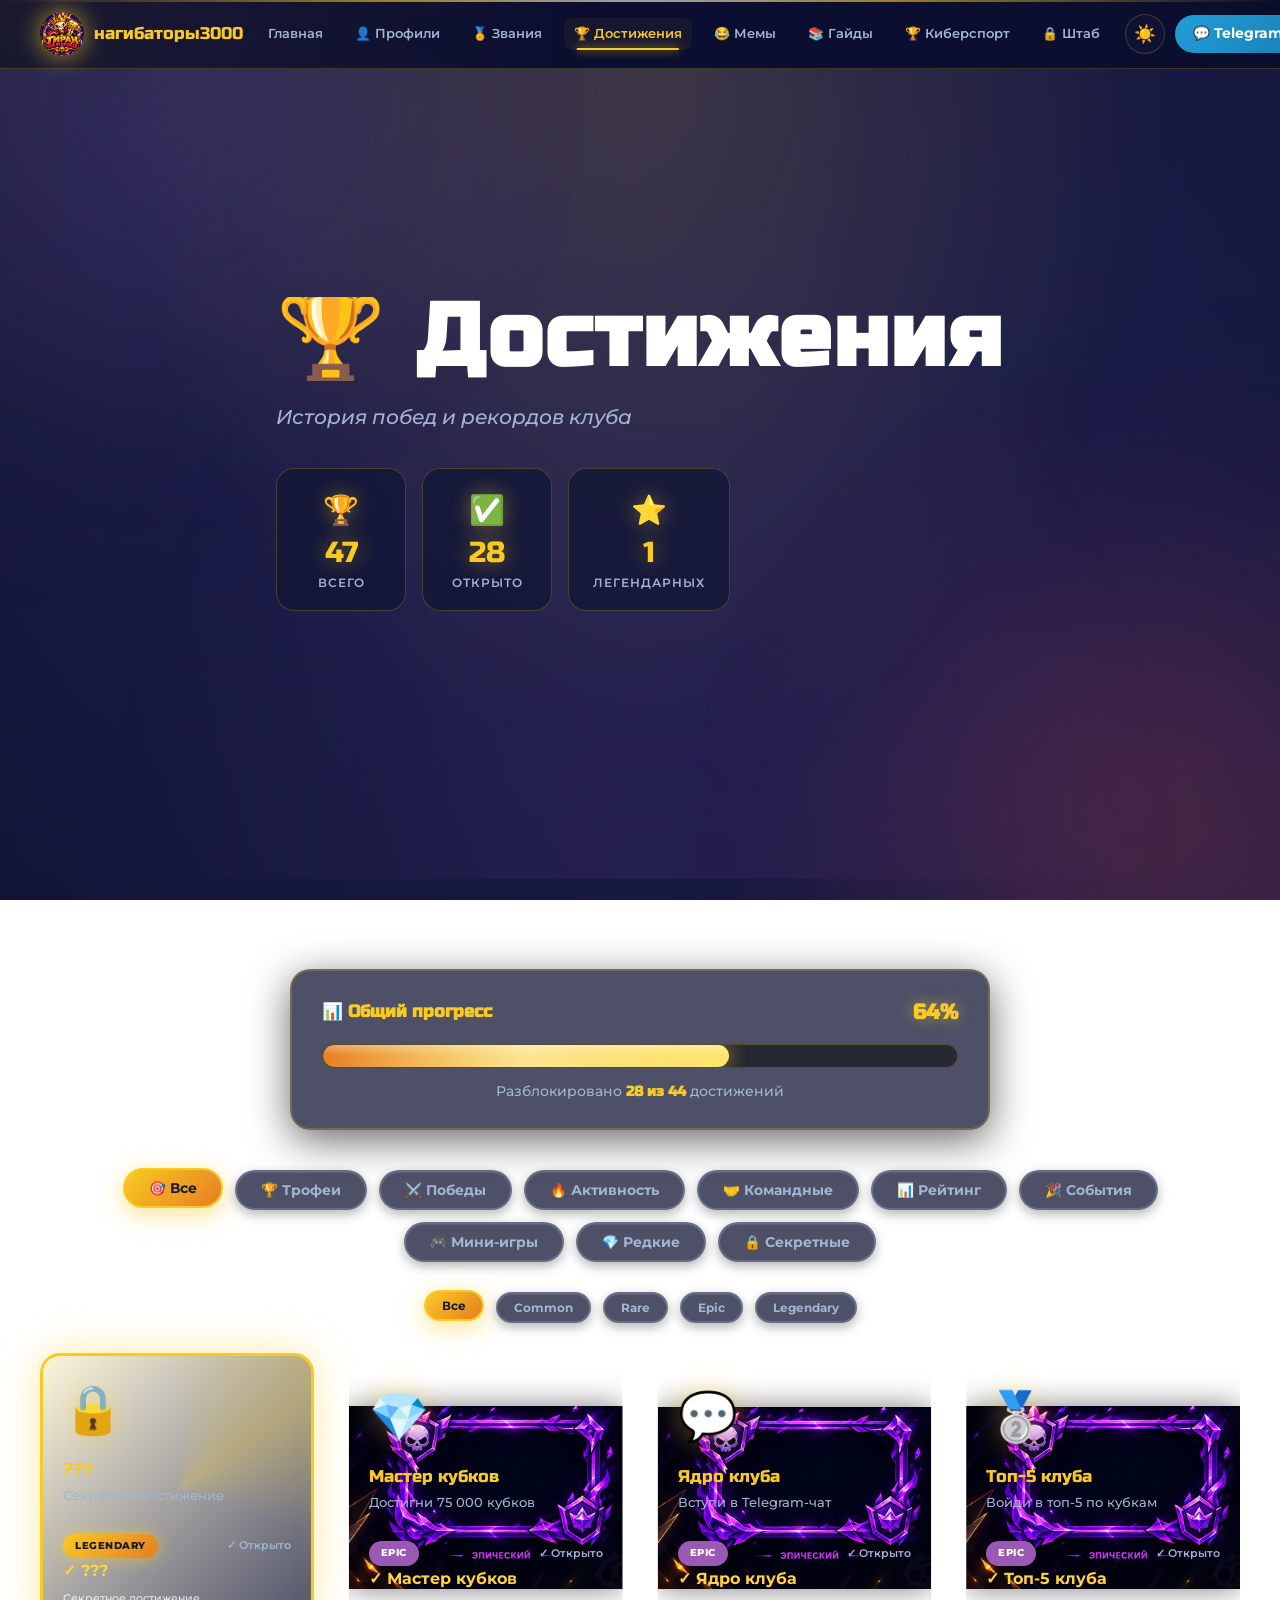
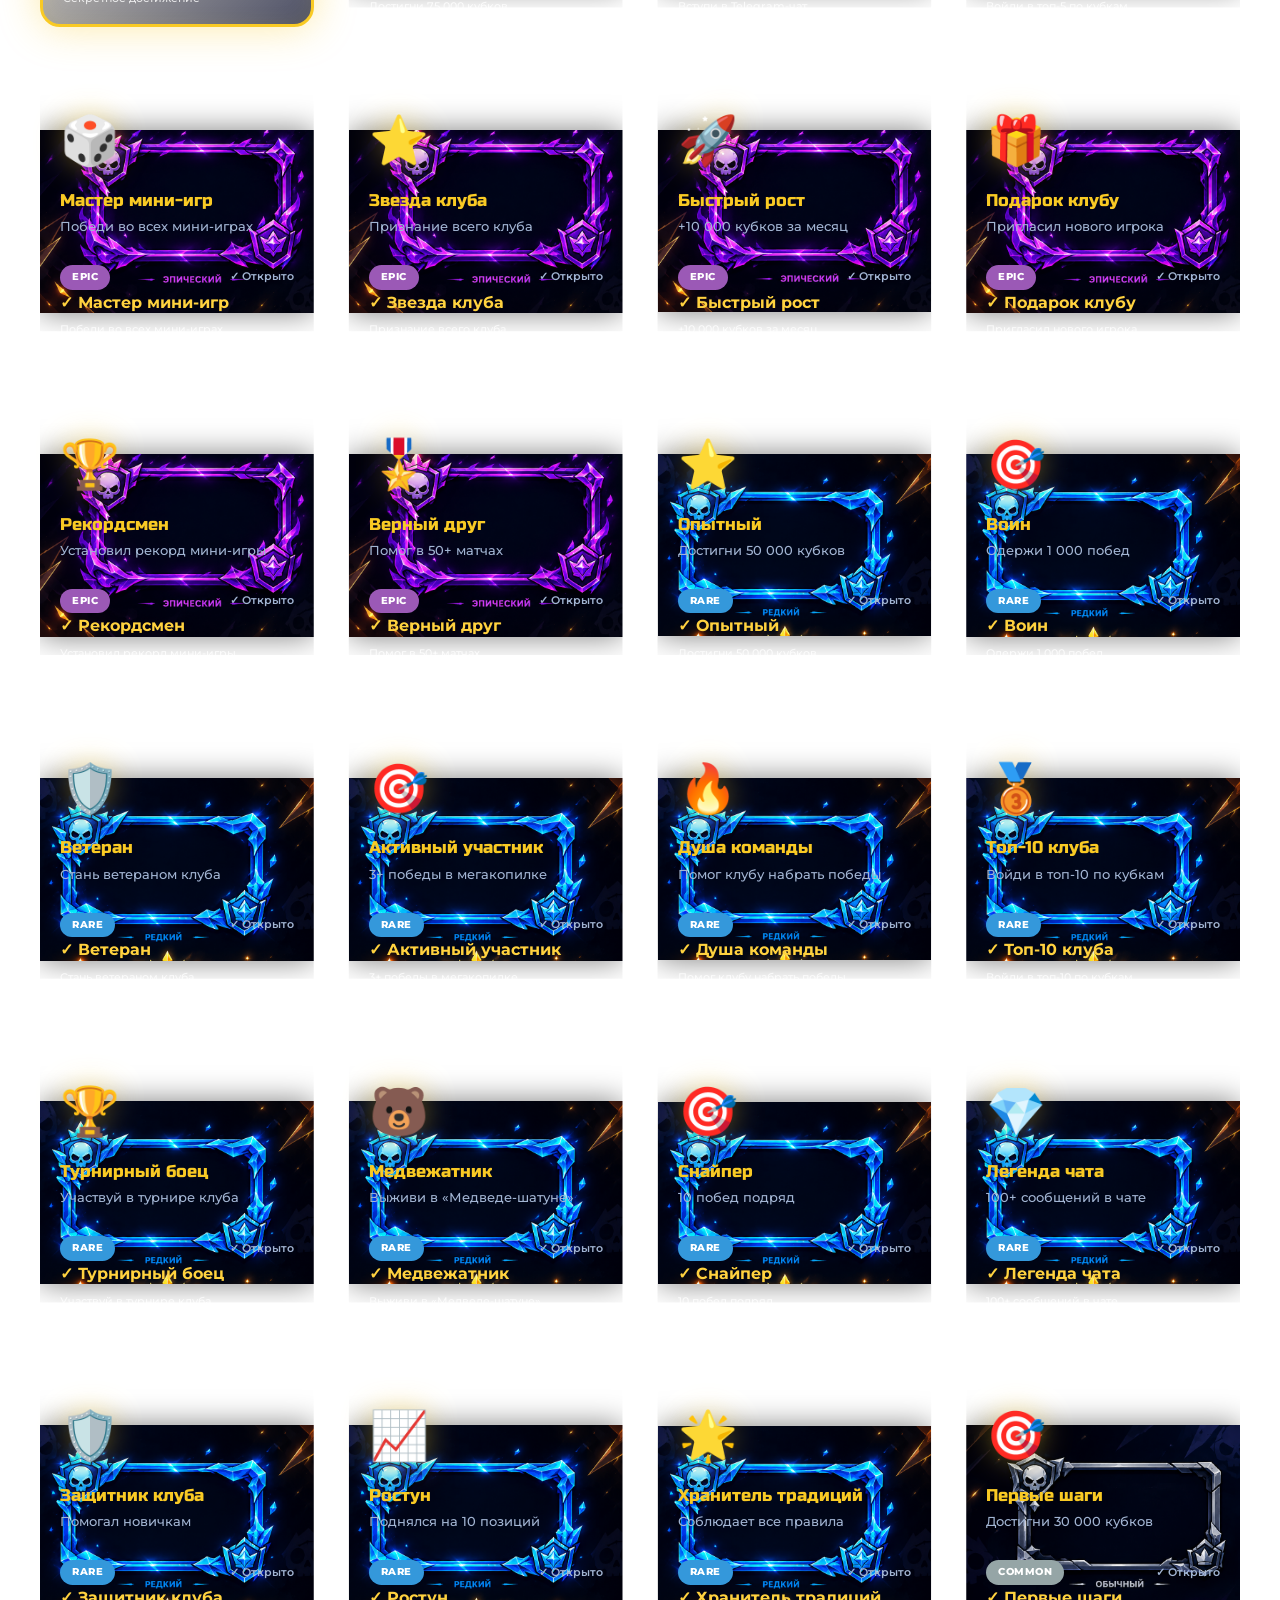
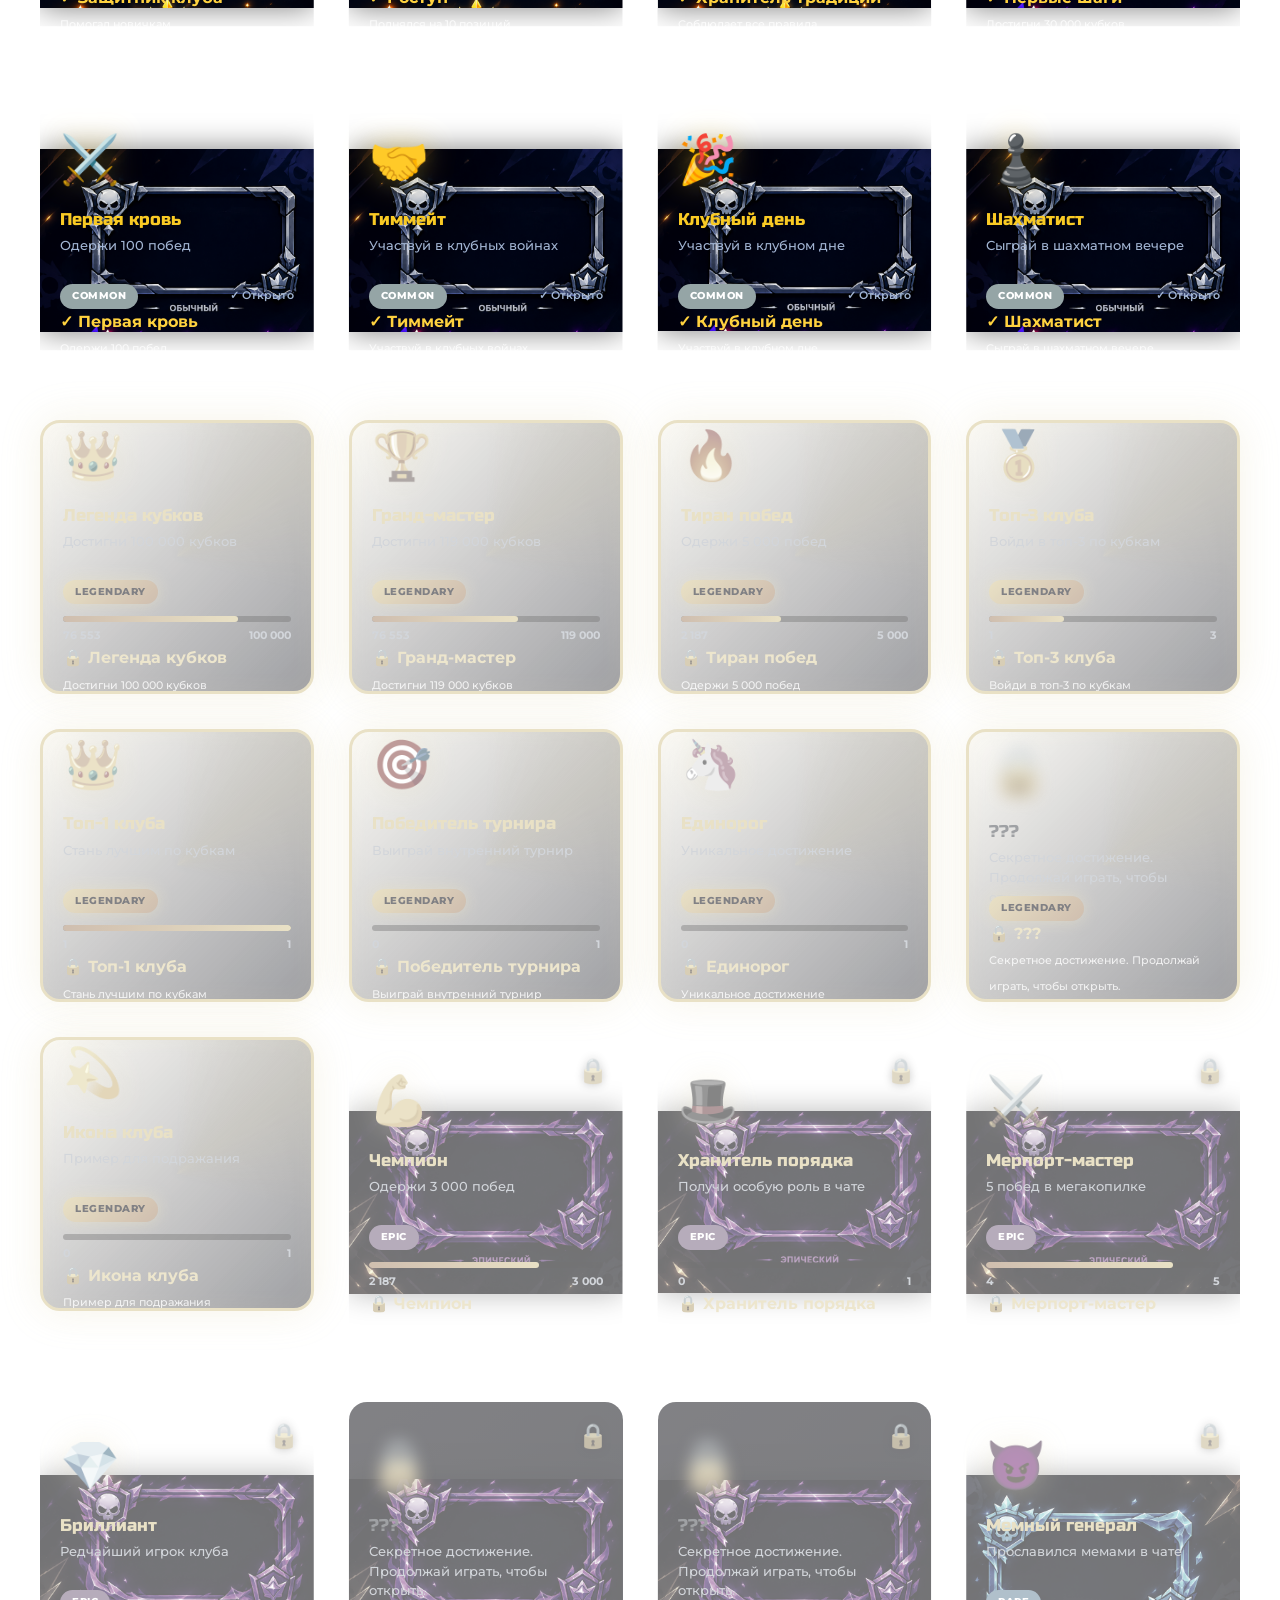
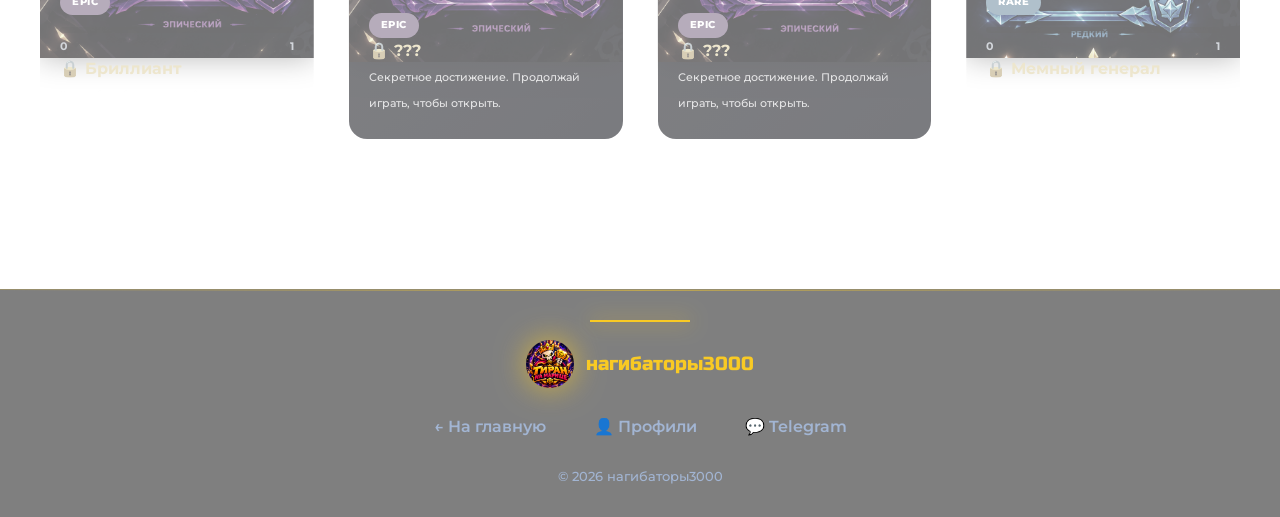
==== commit 63adfe73: "Mobile Lite Mode: оптимизация для телефонов" ====
--- a/achievements.html
+++ b/achievements.html
@@ -9,6 +9,7 @@
     <link rel="stylesheet" href="upgrade.css">
     <link rel="stylesheet" href="upgrade2.css">
     <link rel="stylesheet" href="achievements.css">
+<link rel="stylesheet" href="mobile-lite.css">
 </head>
 <body>
 
--- a/mobile-lite.css
+++ b/mobile-lite.css
@@ -0,0 +1,383 @@
+/* ============================================================
+   MOBILE-LITE.CSS — Облегчённый режим для телефонов
+   Отключает тяжёлые эффекты на мобильных для производительности
+   ============================================================ */
+
+/* ==================== ОБЩИЕ ОПТИМИЗАЦИИ ДЛЯ ТЕЛЕФОНОВ ==================== */
+@media (max-width: 900px) {
+
+    /* ========== 1. ОТКЛЮЧАЕМ ВСЕ ЧАСТИЦЫ ========== */
+    .bg-particles,
+    .bg-particles::before,
+    .bg-particles::after,
+    .particle,
+    .hero-shine,
+    .bg-glow,
+    .bg-glow-1,
+    .bg-glow-2 {
+        display: none !important;
+    }
+
+    /* ========== 2. УБИРАЕМ BLUR (самое тяжёлое) ========== */
+    *,
+    *::before,
+    *::after {
+        backdrop-filter: none !important;
+        -webkit-backdrop-filter: none !important;
+    }
+
+    /* ========== 3. УПРОЩАЕМ ФОН ========== */
+    body {
+        background: #060B18 !important;
+        background-attachment: scroll !important;
+    }
+
+    body::before,
+    body::after {
+        display: none !important;
+    }
+
+    /* ========== 4. УБИРАЕМ ВСЕ СВЕЧЕНИЯ ========== */
+    .hero-title,
+    .section-title,
+    .stat-value,
+    .player-nick,
+    .elite-nick,
+    .hall-nick,
+    .logo-text,
+    .logo-img {
+        text-shadow: none !important;
+        filter: none !important;
+        animation: none !important;
+    }
+
+    /* ========== 5. УБИРАЕМ АНИМАЦИИ ЗАГОЛОВКОВ ========== */
+    .section-title::before,
+    .section-title::after {
+        display: none !important;
+    }
+
+    .section-title {
+        background: none !important;
+        -webkit-text-fill-color: #FFD23F !important;
+        color: #FFD23F !important;
+        animation: none !important;
+        filter: none !important;
+    }
+
+    /* ========== 6. ОТКЛЮЧАЕМ PARALLAX ========== */
+    [data-parallax] {
+        transform: none !important;
+    }
+
+    .hero-text,
+    .hero-visual {
+        transform: none !important;
+    }
+
+    /* ========== 7. ОТКЛЮЧАЕМ 3D-TILT И HOVER-ЭФФЕКТЫ ========== */
+    .player-card,
+    .elite-card,
+    .hall-card,
+    .guide-card,
+    .shop-card,
+    .badge-card,
+    .meme-card,
+    .ach-page-card {
+        transform: none !important;
+        transition: none !important;
+    }
+
+    .player-card:hover,
+    .elite-card:hover,
+    .hall-card:hover,
+    .player-card:active,
+    .elite-card:active {
+        transform: none !important;
+    }
+
+    /* ========== 8. УБИРАЕМ МНОЖЕСТВЕННЫЕ АНИМАЦИИ ========== */
+    .elite-card,
+    .stat-card,
+    .hero-character,
+    .hero-character-img,
+    .hero-character-glow,
+    .hero-character-ring,
+    .logo-img,
+    .minigame-icon,
+    .hall-icon,
+    .value-icon,
+    .card-icon,
+    .podium-crown {
+        animation: none !important;
+    }
+
+    /* ========== 9. УБИРАЕМ БЛЕСКИ И SHIMMER ========== */
+    .btn-shimmer,
+    .btn-gold::after,
+    .btn-hero::after,
+    .progress-fill::after,
+    .player-progress-fill::after,
+    .stat-bar-fill::after,
+    .ach-page-progress-fill::after,
+    .ach-page-rarity::before {
+        display: none !important;
+        animation: none !important;
+    }
+
+    /* ========== 10. УПРОЩАЕМ КАРТОЧКИ ========== */
+    .panel,
+    .elite-card,
+    .hall-card,
+    .cal-card,
+    .value-card,
+    .guide-card,
+    .shop-card,
+    .badge-card,
+    .player-card,
+    .minigame-card,
+    .achievement-card,
+    .rank-detail-card,
+    .rank-members-group,
+    .live-stat-card,
+    .activity-item,
+    .meme-card {
+        background: rgba(16, 26, 61, 0.9) !important;
+        box-shadow: 0 4px 12px rgba(0, 0, 0, 0.3) !important;
+        transition: none !important;
+    }
+
+    .panel:hover,
+    .player-card:hover,
+    .elite-card:hover,
+    .hall-card:hover,
+    .guide-card:hover,
+    .shop-card:hover,
+    .badge-card:hover {
+        transform: none !important;
+        box-shadow: 0 4px 12px rgba(0, 0, 0, 0.3) !important;
+    }
+
+    /* ========== 11. УБИРАЕМ ГРАДИЕНТНЫЕ АНИМАЦИИ ФОНА ========== */
+    .bg-gradient {
+        animation: none !important;
+        background: #060B18 !important;
+    }
+
+    /* ========== 12. ОТКЛЮЧАЕМ SCROLL-PROGRESS ========== */
+    .scroll-progress {
+        display: none !important;
+    }
+
+    /* ========== 13. ОТКЛЮЧАЕМ CONIC-ГРАДИЕНТЫ (тяжёлые) ========== */
+    .ach-page-card::after,
+    .ach-page-card.legendary::after,
+    .legendary::after,
+    .ach-page-card::before {
+        display: none !important;
+        animation: none !important;
+    }
+
+    /* ========== 14. УПРОЩАЕМ AVATAR ВРАЩЕНИЕ ========== */
+    .player-avatar::after,
+    .elite-card-avatar::after,
+    .hero-character-ring {
+        display: none !important;
+        animation: none !important;
+    }
+
+    /* ========== 15. УБИРАЕМ ВСЕ HOVER LIGHT EFFECTS ========== */
+    .player-card::before,
+    .elite-card::before,
+    .hall-card::before,
+    .guide-card::before,
+    .shop-card::before,
+    .badge-card::before {
+        display: none !important;
+    }
+
+    /* ========== 16. УБИРАЕМ СЛОЖНЫЕ TOOLTIPS ========== */
+    .ach-page-tooltip,
+    .rank-step-tooltip {
+        display: none !important;
+    }
+
+    /* ========== 17. УПРОЩАЕМ HERO CHARACTER ========== */
+    .hero-character-glow {
+        display: none !important;
+    }
+
+    .hero-character-img {
+        filter: none !important;
+    }
+
+    /* ========== 18. УПРОЩАЕМ КНОПКИ ========== */
+    .btn,
+    .btn-gold,
+    .btn-outline,
+    .btn-hero,
+    .filter-btn,
+    .tab-btn {
+        transition: opacity 0.15s !important;
+        box-shadow: none !important;
+    }
+
+    .btn:hover,
+    .btn-gold:hover,
+    .btn-outline:hover,
+    .btn-hero:hover {
+        transform: none !important;
+        box-shadow: none !important;
+    }
+
+    .btn:active,
+    .btn-gold:active,
+    .btn-outline:active {
+        opacity: 0.8;
+    }
+
+    /* ========== 19. ПЛАВНОСТЬ СКРОЛЛА ========== */
+    html {
+        scroll-behavior: auto;
+    }
+
+    * {
+        -webkit-overflow-scrolling: touch;
+    }
+
+    /* ========== 20. REVEAL-АНИМАЦИИ ОТКЛЮЧАЕМ ========== */
+    .reveal-up,
+    .stagger > * {
+        opacity: 1 !important;
+        transform: none !important;
+        transition: none !important;
+    }
+
+    /* ========== 21. HEADER — БЕЗ BACKDROP ========== */
+    .header {
+        background: rgba(6, 11, 24, 0.98) !important;
+        backdrop-filter: none !important;
+        -webkit-backdrop-filter: none !important;
+    }
+
+    .header::before {
+        animation: none !important;
+    }
+
+    /* ========== 22. МОДАЛКИ — БЕЗ BACKDROP-FILTER ========== */
+    .modal-content,
+    .ach-modal-content,
+    .meme-modal-content,
+    .game-modal-content,
+    .castle-modal-content,
+    .buy-modal-content,
+    .success-modal-content,
+    .roulette-modal-content,
+    .rankup-content,
+    .notif-panel,
+    .cmd-palette {
+        background: #101A3D !important;
+        backdrop-filter: none !important;
+        -webkit-backdrop-filter: none !important;
+        box-shadow: 0 10px 40px rgba(0, 0, 0, 0.8) !important;
+    }
+
+    /* ========== 23. ОТКЛЮЧАЕМ ЧАСТИЦЫ В МОДАЛКАХ ========== */
+    .rankup-particles,
+    .success-particles,
+    .ach-modal-particles,
+    .roulette-modal-particles,
+    .badge-modal-particles,
+    .intro-particles {
+        display: none !important;
+    }
+
+    /* ========== 24. INTRO — УПРОЩАЕМ ========== */
+    .intro-rays,
+    .intro-flash,
+    .intro-particles,
+    .intro-logo-glow {
+        display: none !important;
+    }
+
+    .intro-logo,
+    .intro-title,
+    .intro-subtitle {
+        animation: none !important;
+        opacity: 1 !important;
+        transform: none !important;
+    }
+
+    /* ========== 25. ПРОГРЕСС-БАРЫ БЕЗ АНИМАЦИИ ========== */
+    .progress-fill,
+    .player-progress-fill,
+    .stat-bar-fill,
+    .ach-progress-fill,
+    .badges-progress-fill {
+        transition: width 0.3s !important;
+        box-shadow: none !important;
+    }
+
+    /* ========== 26. СВЕЧЕНИЕ ОТКЛЮЧАЕМ ВЕЗДЕ ========== */
+    * {
+        text-shadow: none !important;
+    }
+
+    /* Для некоторых элементов оставляем минимальное свечение */
+    .logo-text,
+    .hero-title,
+    .section-title {
+        text-shadow: 0 0 10px rgba(255, 210, 63, 0.3) !important;
+    }
+}
+
+/* ==================== СУПЕР-ЭКОНОМНЫЙ РЕЖИМ (для старых телефонов) ==================== */
+@media (max-width: 400px) {
+    .logo-text {
+        display: none;
+    }
+
+    .logo-img {
+        width: 32px !important;
+        height: 32px !important;
+    }
+
+    .section {
+        padding: 40px 0 !important;
+    }
+
+    .hero {
+        padding: 30px 0 40px !important;
+        min-height: auto !important;
+    }
+
+    .hero-title {
+        font-size: 1.8rem !important;
+    }
+
+    .stat-card {
+        padding: 10px 14px !important;
+    }
+
+    .stat-value {
+        font-size: 1.3rem !important;
+    }
+}
+
+/* ==================== PREFERS-REDUCED-MOTION (для всех) ==================== */
+@media (prefers-reduced-motion: reduce) {
+    *,
+    *::before,
+    *::after {
+        animation-duration: 0.01ms !important;
+        animation-iteration-count: 1 !important;
+        transition-duration: 0.01ms !important;
+    }
+
+    .bg-particles,
+    .particle,
+    .bg-glow,
+    .scroll-progress {
+        display: none !important;
+    }
+}
